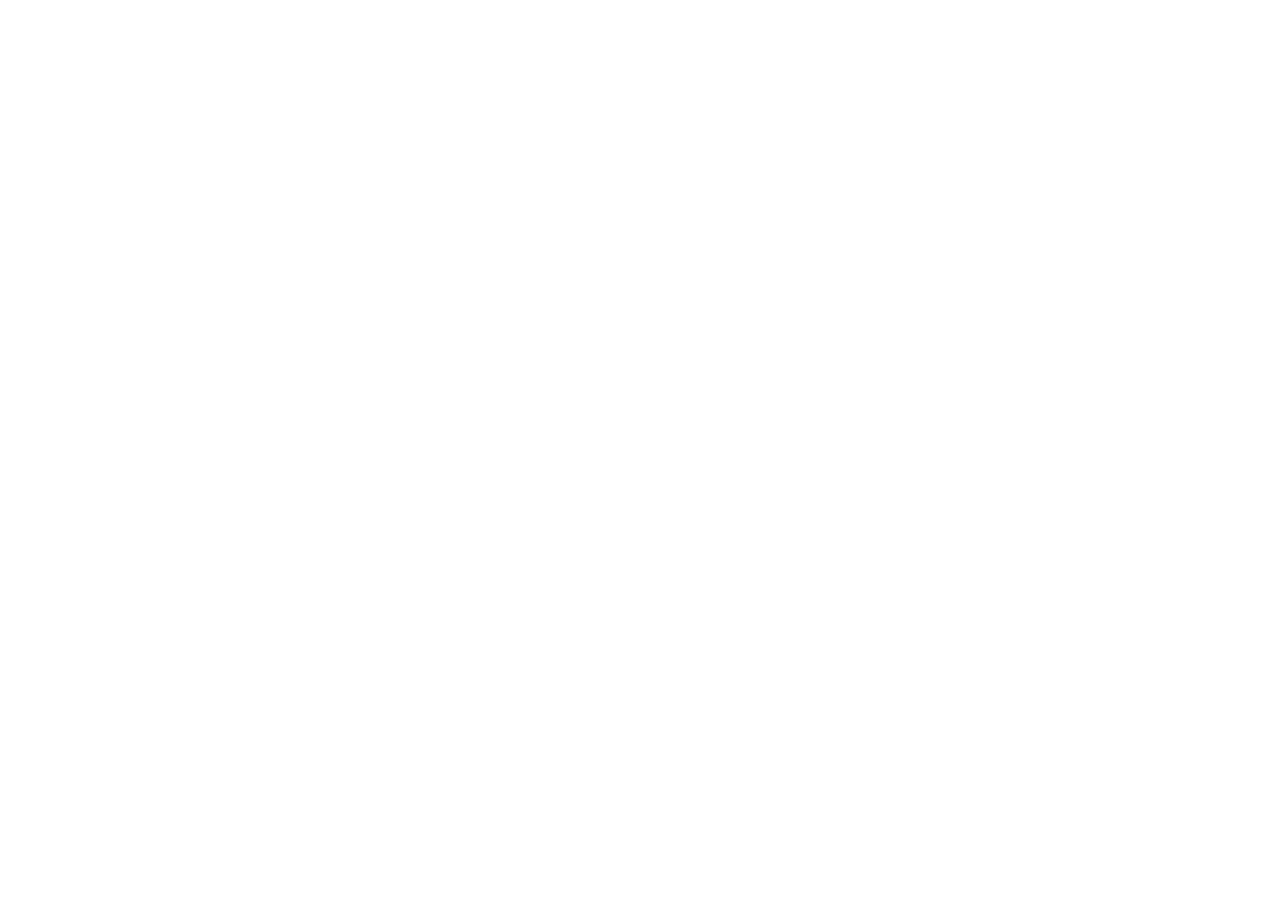
==== index.html @ 434a458b "init project" ====
<!DOCTYPE html>
<html lang="en">

<head>
    <meta charset="UTF-8">
    <meta http-equiv="X-UA-Compatible" content="IE=edge">
    <meta name="viewport" content="width=device-width, initial-scale=1.0">
    <title>Document</title>
</head>

<body>

</body>

</html>
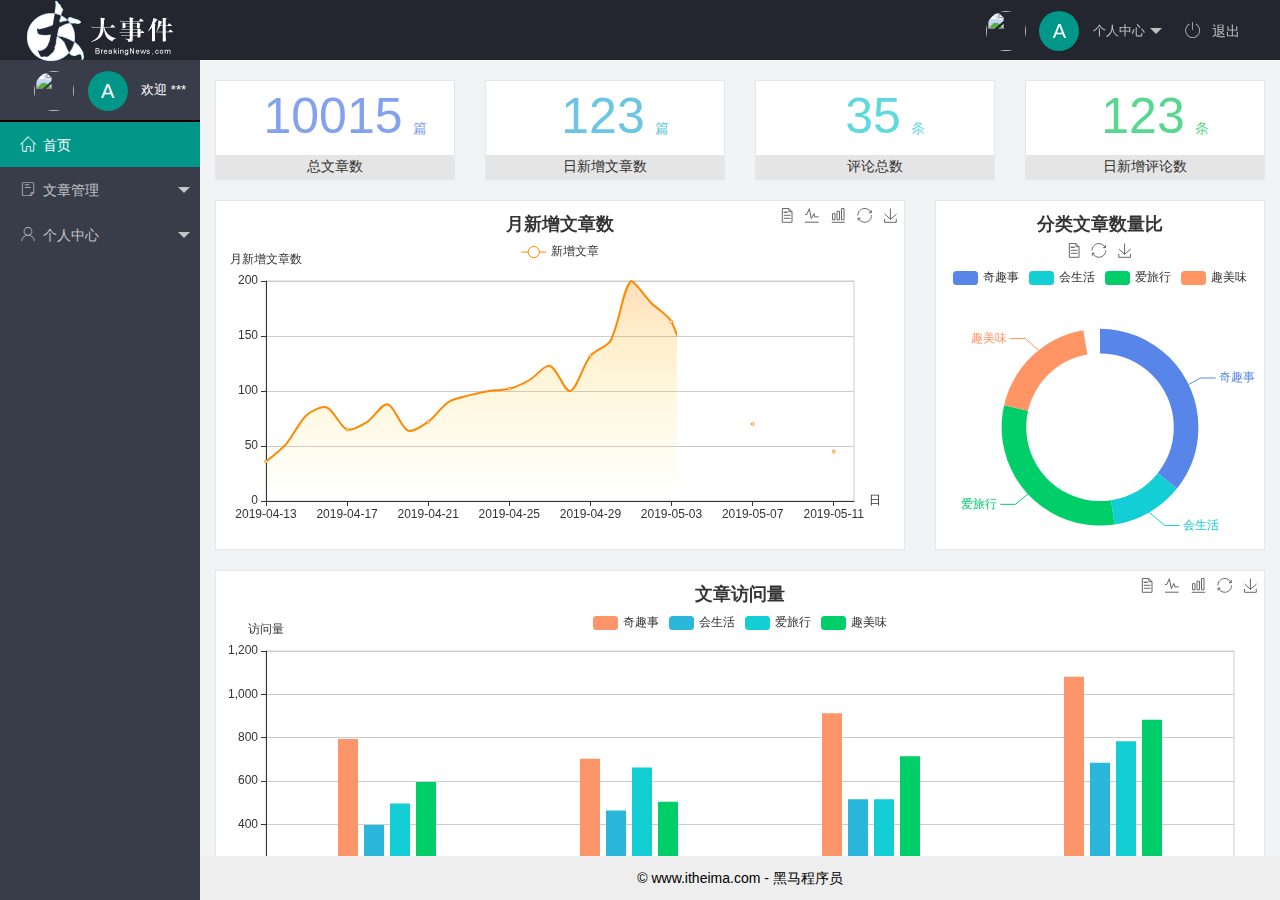
==== commit d3026d03: "完成了主页的功能" ====
--- a/index.html
+++ b/index.html
@@ -2,14 +2,158 @@
 <html lang="en">
 
 <head>
-    <meta charset="UTF-8">
-    <meta http-equiv="X-UA-Compatible" content="IE=edge">
-    <meta name="viewport" content="width=device-width, initial-scale=1.0">
-    <title>Document</title>
+    <meta charset="UTF-8" />
+    <meta name="viewport" content="width=device-width, initial-scale=1.0" />
+    <title>后台主页</title>
+
+    <!-- 导入 layui 的样式表 -->
+    <link rel="stylesheet" href="/assets/lib/layui/css/layui.css" />
+
+    <!-- 导入字体图标样式表 -->
+    <link rel="stylesheet" href="/assets/fonts/iconfont.css">
+
+    <!-- 导入自己的css文件 -->
+    <link rel="stylesheet" href="/assets/css/index.css">
 </head>
 
-<body>
+<body class="layui-layout-body">
 
+    <div class="layui-layout layui-layout-admin">
+
+        <div class="layui-header">
+
+            <div class="layui-logo">
+                <img src="/assets/images/logo.png" alt="" />
+            </div>
+
+            <!-- 头部区域（可配合layui已有的水平导航） -->
+            <ul class="layui-nav layui-layout-right">
+
+                <li class="layui-nav-item">
+
+                    <a href="javascript:;" class="userinfo">
+                        <img src="http://t.cn/RCzsdCq" class="layui-nav-img" />
+                        <span class="text_avat">A</span> 个人中心
+                    </a>
+
+                    <dl class="layui-nav-child">
+                        <dd><a href="">基本资料</a></dd>
+                        <dd><a href="">更换头像</a></dd>
+                        <dd><a href="">重置密码</a></dd>
+                    </dl>
+
+                </li>
+                <li class="layui-nav-item">
+                    <a href="javascript:;" id="a_alcik_log">
+                        <span class="iconfont icon-tuichu"></span> 退出
+                    </a>
+                </li>
+
+            </ul>
+
+        </div>
+
+        <div class="layui-side layui-bg-black">
+
+            <div class="layui-side-scroll">
+
+                <div class="userinfo">
+                    <img src="http://t.cn/RCzsdCq" class="layui-nav-img" />
+                    <span class="text_avat">A</span>
+                    <span id="welcome">欢迎 ***</span>
+                </div>
+
+
+                <!-- 左侧导航区域（可配合layui已有的垂直导航） -->
+                <ul class="layui-nav layui-nav-tree" lay-shrink="all">
+
+                    <li class="layui-nav-item layui-this">
+                        <a href="/home/dashboard.html" target="fm">
+                            <span class="iconfont icon-home"></span>首页
+                        </a>
+                    </li>
+
+                    <li class="layui-nav-item">
+
+                        <a class="" href="javascript:;">
+                            <span class="iconfont icon-16"></span>文章管理
+                        </a>
+                        <dl class="layui-nav-child">
+                            <dd>
+                                <a href="javascript:;">
+                                    <i class="layui-icon layui-icon-app"></i> 文章类别
+                                </a>
+                            </dd>
+                            <dd>
+                                <a href="javascript:;">
+                                    <i class="layui-icon layui-icon-tabs"></i> 文章管理
+                                </a>
+                            </dd>
+                            <dd>
+                                <a href="javascript:;">
+                                    <i class="layui-icon layui-icon-form"></i> 发布文章
+                                </a>
+                            </dd>
+                            <!-- <dd><a href="">超链接</a></dd> -->
+                        </dl>
+
+                    </li>
+
+
+                    <li class="layui-nav-item">
+
+                        <a href="javascript:;">
+                            <span class="iconfont icon-user"></span>个人中心
+                        </a>
+                        <dl class="layui-nav-child">
+                            <dd>
+                                <a href="javascript:;">
+                                    <i class="layui-icon layui-icon-user"></i>基本资料</a>
+                            </dd>
+                            <dd>
+                                <a href="javascript:;">
+                                    <i class="layui-icon layui-icon-face-surprised"></i>更换头像</a>
+                            </dd>
+                            <dd>
+                                <a href="javascript:;">
+                                    <i class="layui-icon layui-icon-template-1"></i>重置密码</a>
+                            </dd>
+                            <!-- <dd><a href="">超链接</a></dd> -->
+                        </dl>
+
+                    </li>
+
+                    <!-- <li class="layui-nav-item"><a href="">发布商品</a></li> -->
+                </ul>
+
+            </div>
+
+        </div>
+
+        <div class="layui-body">
+            <!-- 内容主体区域 -->
+            <!-- <div style="padding: 15px;">内容主体区域</div> -->
+            <iframe name="fm" src="/home/dashboard.html" frameborder="0"></iframe>
+        </div>
+
+        <div class="layui-footer">
+            <!-- 底部固定区域 -->
+            © www.itheima.com - 黑马程序员
+        </div>
+    </div>
+
+
+    <!-- 导入 layui 的JS文件 -->
+    <script src="/assets/lib/layui/layui.all.js"></script>
+
+    <!-- 导入JQuery 文件 -->
+    <script src="/assets/lib/jquery.js"></script>
+
+    <!-- 导入baseAPI 文件 -->
+    <script src="/assets/js/baseAPI.js"></script>
+
+    <!-- 导入自己的js文件 -->
+    <script src="/assets/js/index.js"></script>
 </body>
 
 </html>--- a/assets/lib/layui/css/layui.css
+++ b/assets/lib/layui/css/layui.css
@@ -0,0 +1,2 @@
+/** layui-v2.5.5 MIT License By https://www.layui.com */
+ .layui-inline,img{display:inline-block;vertical-align:middle}h1,h2,h3,h4,h5,h6{font-weight:400}.layui-edge,.layui-header,.layui-inline,.layui-main{position:relative}.layui-body,.layui-edge,.layui-elip{overflow:hidden}.layui-btn,.layui-edge,.layui-inline,img{vertical-align:middle}.layui-btn,.layui-disabled,.layui-icon,.layui-unselect{-moz-user-select:none;-webkit-user-select:none;-ms-user-select:none}.layui-elip,.layui-form-checkbox span,.layui-form-pane .layui-form-label{text-overflow:ellipsis;white-space:nowrap}.layui-breadcrumb,.layui-tree-btnGroup{visibility:hidden}blockquote,body,button,dd,div,dl,dt,form,h1,h2,h3,h4,h5,h6,input,li,ol,p,pre,td,textarea,th,ul{margin:0;padding:0;-webkit-tap-highlight-color:rgba(0,0,0,0)}a:active,a:hover{outline:0}img{border:none}li{list-style:none}table{border-collapse:collapse;border-spacing:0}h4,h5,h6{font-size:100%}button,input,optgroup,option,select,textarea{font-family:inherit;font-size:inherit;font-style:inherit;font-weight:inherit;outline:0}pre{white-space:pre-wrap;white-space:-moz-pre-wrap;white-space:-pre-wrap;white-space:-o-pre-wrap;word-wrap:break-word}body{line-height:24px;font:14px Helvetica Neue,Helvetica,PingFang SC,Tahoma,Arial,sans-serif}hr{height:1px;margin:10px 0;border:0;clear:both}a{color:#333;text-decoration:none}a:hover{color:#777}a cite{font-style:normal;*cursor:pointer}.layui-border-box,.layui-border-box *{box-sizing:border-box}.layui-box,.layui-box *{box-sizing:content-box}.layui-clear{clear:both;*zoom:1}.layui-clear:after{content:'\20';clear:both;*zoom:1;display:block;height:0}.layui-inline{*display:inline;*zoom:1}.layui-edge{display:inline-block;width:0;height:0;border-width:6px;border-style:dashed;border-color:transparent}.layui-edge-top{top:-4px;border-bottom-color:#999;border-bottom-style:solid}.layui-edge-right{border-left-color:#999;border-left-style:solid}.layui-edge-bottom{top:2px;border-top-color:#999;border-top-style:solid}.layui-edge-left{border-right-color:#999;border-right-style:solid}.layui-disabled,.layui-disabled:hover{color:#d2d2d2!important;cursor:not-allowed!important}.layui-circle{border-radius:100%}.layui-show{display:block!important}.layui-hide{display:none!important}@font-face{font-family:layui-icon;src:url(../font/iconfont.eot?v=250);src:url(../font/iconfont.eot?v=250#iefix) format('embedded-opentype'),url(../font/iconfont.woff2?v=250) format('woff2'),url(../font/iconfont.woff?v=250) format('woff'),url(../font/iconfont.ttf?v=250) format('truetype'),url(../font/iconfont.svg?v=250#layui-icon) format('svg')}.layui-icon{font-family:layui-icon!important;font-size:16px;font-style:normal;-webkit-font-smoothing:antialiased;-moz-osx-font-smoothing:grayscale}.layui-icon-reply-fill:before{content:"\e611"}.layui-icon-set-fill:before{content:"\e614"}.layui-icon-menu-fill:before{content:"\e60f"}.layui-icon-search:before{content:"\e615"}.layui-icon-share:before{content:"\e641"}.layui-icon-set-sm:before{content:"\e620"}.layui-icon-engine:before{content:"\e628"}.layui-icon-close:before{content:"\1006"}.layui-icon-close-fill:before{content:"\1007"}.layui-icon-chart-screen:before{content:"\e629"}.layui-icon-star:before{content:"\e600"}.layui-icon-circle-dot:before{content:"\e617"}.layui-icon-chat:before{content:"\e606"}.layui-icon-release:before{content:"\e609"}.layui-icon-list:before{content:"\e60a"}.layui-icon-chart:before{content:"\e62c"}.layui-icon-ok-circle:before{content:"\1005"}.layui-icon-layim-theme:before{content:"\e61b"}.layui-icon-table:before{content:"\e62d"}.layui-icon-right:before{content:"\e602"}.layui-icon-left:before{content:"\e603"}.layui-icon-cart-simple:before{content:"\e698"}.layui-icon-face-cry:before{content:"\e69c"}.layui-icon-face-smile:before{content:"\e6af"}.layui-icon-survey:before{content:"\e6b2"}.layui-icon-tree:before{content:"\e62e"}.layui-icon-upload-circle:before{content:"\e62f"}.layui-icon-add-circle:before{content:"\e61f"}.layui-icon-download-circle:before{content:"\e601"}.layui-icon-templeate-1:before{content:"\e630"}.layui-icon-util:before{content:"\e631"}.layui-icon-face-surprised:before{content:"\e664"}.layui-icon-edit:before{content:"\e642"}.layui-icon-speaker:before{content:"\e645"}.layui-icon-down:before{content:"\e61a"}.layui-icon-file:before{content:"\e621"}.layui-icon-layouts:before{content:"\e632"}.layui-icon-rate-half:before{content:"\e6c9"}.layui-icon-add-circle-fine:before{content:"\e608"}.layui-icon-prev-circle:before{content:"\e633"}.layui-icon-read:before{content:"\e705"}.layui-icon-404:before{content:"\e61c"}.layui-icon-carousel:before{content:"\e634"}.layui-icon-help:before{content:"\e607"}.layui-icon-code-circle:before{content:"\e635"}.layui-icon-water:before{content:"\e636"}.layui-icon-username:before{content:"\e66f"}.layui-icon-find-fill:before{content:"\e670"}.layui-icon-about:before{content:"\e60b"}.layui-icon-location:before{content:"\e715"}.layui-icon-up:before{content:"\e619"}.layui-icon-pause:before{content:"\e651"}.layui-icon-date:before{content:"\e637"}.layui-icon-layim-uploadfile:before{content:"\e61d"}.layui-icon-delete:before{content:"\e640"}.layui-icon-play:before{content:"\e652"}.layui-icon-top:before{content:"\e604"}.layui-icon-friends:before{content:"\e612"}.layui-icon-refresh-3:before{content:"\e9aa"}.layui-icon-ok:before{content:"\e605"}.layui-icon-layer:before{content:"\e638"}.layui-icon-face-smile-fine:before{content:"\e60c"}.layui-icon-dollar:before{content:"\e659"}.layui-icon-group:before{content:"\e613"}.layui-icon-layim-download:before{content:"\e61e"}.layui-icon-picture-fine:before{content:"\e60d"}.layui-icon-link:before{content:"\e64c"}.layui-icon-diamond:before{content:"\e735"}.layui-icon-log:before{content:"\e60e"}.layui-icon-rate-solid:before{content:"\e67a"}.layui-icon-fonts-del:before{content:"\e64f"}.layui-icon-unlink:before{content:"\e64d"}.layui-icon-fonts-clear:before{content:"\e639"}.layui-icon-triangle-r:before{content:"\e623"}.layui-icon-circle:before{content:"\e63f"}.layui-icon-radio:before{content:"\e643"}.layui-icon-align-center:before{content:"\e647"}.layui-icon-align-right:before{content:"\e648"}.layui-icon-align-left:before{content:"\e649"}.layui-icon-loading-1:before{content:"\e63e"}.layui-icon-return:before{content:"\e65c"}.layui-icon-fonts-strong:before{content:"\e62b"}.layui-icon-upload:before{content:"\e67c"}.layui-icon-dialogue:before{content:"\e63a"}.layui-icon-video:before{content:"\e6ed"}.layui-icon-headset:before{content:"\e6fc"}.layui-icon-cellphone-fine:before{content:"\e63b"}.layui-icon-add-1:before{content:"\e654"}.layui-icon-face-smile-b:before{content:"\e650"}.layui-icon-fonts-html:before{content:"\e64b"}.layui-icon-form:before{content:"\e63c"}.layui-icon-cart:before{content:"\e657"}.layui-icon-camera-fill:before{content:"\e65d"}.layui-icon-tabs:before{content:"\e62a"}.layui-icon-fonts-code:before{content:"\e64e"}.layui-icon-fire:before{content:"\e756"}.layui-icon-set:before{content:"\e716"}.layui-icon-fonts-u:before{content:"\e646"}.layui-icon-triangle-d:before{content:"\e625"}.layui-icon-tips:before{content:"\e702"}.layui-icon-picture:before{content:"\e64a"}.layui-icon-more-vertical:before{content:"\e671"}.layui-icon-flag:before{content:"\e66c"}.layui-icon-loading:before{content:"\e63d"}.layui-icon-fonts-i:before{content:"\e644"}.layui-icon-refresh-1:before{content:"\e666"}.layui-icon-rmb:before{content:"\e65e"}.layui-icon-home:before{content:"\e68e"}.layui-icon-user:before{content:"\e770"}.layui-icon-notice:before{content:"\e667"}.layui-icon-login-weibo:before{content:"\e675"}.layui-icon-voice:before{content:"\e688"}.layui-icon-upload-drag:before{content:"\e681"}.layui-icon-login-qq:before{content:"\e676"}.layui-icon-snowflake:before{content:"\e6b1"}.layui-icon-file-b:before{content:"\e655"}.layui-icon-template:before{content:"\e663"}.layui-icon-auz:before{content:"\e672"}.layui-icon-console:before{content:"\e665"}.layui-icon-app:before{content:"\e653"}.layui-icon-prev:before{content:"\e65a"}.layui-icon-website:before{content:"\e7ae"}.layui-icon-next:before{content:"\e65b"}.layui-icon-component:before{content:"\e857"}.layui-icon-more:before{content:"\e65f"}.layui-icon-login-wechat:before{content:"\e677"}.layui-icon-shrink-right:before{content:"\e668"}.layui-icon-spread-left:before{content:"\e66b"}.layui-icon-camera:before{content:"\e660"}.layui-icon-note:before{content:"\e66e"}.layui-icon-refresh:before{content:"\e669"}.layui-icon-female:before{content:"\e661"}.layui-icon-male:before{content:"\e662"}.layui-icon-password:before{content:"\e673"}.layui-icon-senior:before{content:"\e674"}.layui-icon-theme:before{content:"\e66a"}.layui-icon-tread:before{content:"\e6c5"}.layui-icon-praise:before{content:"\e6c6"}.layui-icon-star-fill:before{content:"\e658"}.layui-icon-rate:before{content:"\e67b"}.layui-icon-template-1:before{content:"\e656"}.layui-icon-vercode:before{content:"\e679"}.layui-icon-cellphone:before{content:"\e678"}.layui-icon-screen-full:before{content:"\e622"}.layui-icon-screen-restore:before{content:"\e758"}.layui-icon-cols:before{content:"\e610"}.layui-icon-export:before{content:"\e67d"}.layui-icon-print:before{content:"\e66d"}.layui-icon-slider:before{content:"\e714"}.layui-icon-addition:before{content:"\e624"}.layui-icon-subtraction:before{content:"\e67e"}.layui-icon-service:before{content:"\e626"}.layui-icon-transfer:before{content:"\e691"}.layui-main{width:1140px;margin:0 auto}.layui-header{z-index:1000;height:60px}.layui-header a:hover{transition:all .5s;-webkit-transition:all .5s}.layui-side{position:fixed;left:0;top:0;bottom:0;z-index:999;width:200px;overflow-x:hidden}.layui-side-scroll{position:relative;width:220px;height:100%;overflow-x:hidden}.layui-body{position:absolute;left:200px;right:0;top:0;bottom:0;z-index:998;width:auto;overflow-y:auto;box-sizing:border-box}.layui-layout-body{overflow:hidden}.layui-layout-admin .layui-header{background-color:#23262E}.layui-layout-admin .layui-side{top:60px;width:200px;overflow-x:hidden}.layui-layout-admin .layui-body{position:fixed;top:60px;bottom:44px}.layui-layout-admin .layui-main{width:auto;margin:0 15px}.layui-layout-admin .layui-footer{position:fixed;left:200px;right:0;bottom:0;height:44px;line-height:44px;padding:0 15px;background-color:#eee}.layui-layout-admin .layui-logo{position:absolute;left:0;top:0;width:200px;height:100%;line-height:60px;text-align:center;color:#009688;font-size:16px}.layui-layout-admin .layui-header .layui-nav{background:0 0}.layui-layout-left{position:absolute!important;left:200px;top:0}.layui-layout-right{position:absolute!important;right:0;top:0}.layui-container{position:relative;margin:0 auto;padding:0 15px;box-sizing:border-box}.layui-fluid{position:relative;margin:0 auto;padding:0 15px}.layui-row:after,.layui-row:before{content:'';display:block;clear:both}.layui-col-lg1,.layui-col-lg10,.layui-col-lg11,.layui-col-lg12,.layui-col-lg2,.layui-col-lg3,.layui-col-lg4,.layui-col-lg5,.layui-col-lg6,.layui-col-lg7,.layui-col-lg8,.layui-col-lg9,.layui-col-md1,.layui-col-md10,.layui-col-md11,.layui-col-md12,.layui-col-md2,.layui-col-md3,.layui-col-md4,.layui-col-md5,.layui-col-md6,.layui-col-md7,.layui-col-md8,.layui-col-md9,.layui-col-sm1,.layui-col-sm10,.layui-col-sm11,.layui-col-sm12,.layui-col-sm2,.layui-col-sm3,.layui-col-sm4,.layui-col-sm5,.layui-col-sm6,.layui-col-sm7,.layui-col-sm8,.layui-col-sm9,.layui-col-xs1,.layui-col-xs10,.layui-col-xs11,.layui-col-xs12,.layui-col-xs2,.layui-col-xs3,.layui-col-xs4,.layui-col-xs5,.layui-col-xs6,.layui-col-xs7,.layui-col-xs8,.layui-col-xs9{position:relative;display:block;box-sizing:border-box}.layui-col-xs1,.layui-col-xs10,.layui-col-xs11,.layui-col-xs12,.layui-col-xs2,.layui-col-xs3,.layui-col-xs4,.layui-col-xs5,.layui-col-xs6,.layui-col-xs7,.layui-col-xs8,.layui-col-xs9{float:left}.layui-col-xs1{width:8.33333333%}.layui-col-xs2{width:16.66666667%}.layui-col-xs3{width:25%}.layui-col-xs4{width:33.33333333%}.layui-col-xs5{width:41.66666667%}.layui-col-xs6{width:50%}.layui-col-xs7{width:58.33333333%}.layui-col-xs8{width:66.66666667%}.layui-col-xs9{width:75%}.layui-col-xs10{width:83.33333333%}.layui-col-xs11{width:91.66666667%}.layui-col-xs12{width:100%}.layui-col-xs-offset1{margin-left:8.33333333%}.layui-col-xs-offset2{margin-left:16.66666667%}.layui-col-xs-offset3{margin-left:25%}.layui-col-xs-offset4{margin-left:33.33333333%}.layui-col-xs-offset5{margin-left:41.66666667%}.layui-col-xs-offset6{margin-left:50%}.layui-col-xs-offset7{margin-left:58.33333333%}.layui-col-xs-offset8{margin-left:66.66666667%}.layui-col-xs-offset9{margin-left:75%}.layui-col-xs-offset10{margin-left:83.33333333%}.layui-col-xs-offset11{margin-left:91.66666667%}.layui-col-xs-offset12{margin-left:100%}@media screen and (max-width:768px){.layui-hide-xs{display:none!important}.layui-show-xs-block{display:block!important}.layui-show-xs-inline{display:inline!important}.layui-show-xs-inline-block{display:inline-block!important}}@media screen and (min-width:768px){.layui-container{width:750px}.layui-hide-sm{display:none!important}.layui-show-sm-block{display:block!important}.layui-show-sm-inline{display:inline!important}.layui-show-sm-inline-block{display:inline-block!important}.layui-col-sm1,.layui-col-sm10,.layui-col-sm11,.layui-col-sm12,.layui-col-sm2,.layui-col-sm3,.layui-col-sm4,.layui-col-sm5,.layui-col-sm6,.layui-col-sm7,.layui-col-sm8,.layui-col-sm9{float:left}.layui-col-sm1{width:8.33333333%}.layui-col-sm2{width:16.66666667%}.layui-col-sm3{width:25%}.layui-col-sm4{width:33.33333333%}.layui-col-sm5{width:41.66666667%}.layui-col-sm6{width:50%}.layui-col-sm7{width:58.33333333%}.layui-col-sm8{width:66.66666667%}.layui-col-sm9{width:75%}.layui-col-sm10{width:83.33333333%}.layui-col-sm11{width:91.66666667%}.layui-col-sm12{width:100%}.layui-col-sm-offset1{margin-left:8.33333333%}.layui-col-sm-offset2{margin-left:16.66666667%}.layui-col-sm-offset3{margin-left:25%}.layui-col-sm-offset4{margin-left:33.33333333%}.layui-col-sm-offset5{margin-left:41.66666667%}.layui-col-sm-offset6{margin-left:50%}.layui-col-sm-offset7{margin-left:58.33333333%}.layui-col-sm-offset8{margin-left:66.66666667%}.layui-col-sm-offset9{margin-left:75%}.layui-col-sm-offset10{margin-left:83.33333333%}.layui-col-sm-offset11{margin-left:91.66666667%}.layui-col-sm-offset12{margin-left:100%}}@media screen and (min-width:992px){.layui-container{width:970px}.layui-hide-md{display:none!important}.layui-show-md-block{display:block!important}.layui-show-md-inline{display:inline!important}.layui-show-md-inline-block{display:inline-block!important}.layui-col-md1,.layui-col-md10,.layui-col-md11,.layui-col-md12,.layui-col-md2,.layui-col-md3,.layui-col-md4,.layui-col-md5,.layui-col-md6,.layui-col-md7,.layui-col-md8,.layui-col-md9{float:left}.layui-col-md1{width:8.33333333%}.layui-col-md2{width:16.66666667%}.layui-col-md3{width:25%}.layui-col-md4{width:33.33333333%}.layui-col-md5{width:41.66666667%}.layui-col-md6{width:50%}.layui-col-md7{width:58.33333333%}.layui-col-md8{width:66.66666667%}.layui-col-md9{width:75%}.layui-col-md10{width:83.33333333%}.layui-col-md11{width:91.66666667%}.layui-col-md12{width:100%}.layui-col-md-offset1{margin-left:8.33333333%}.layui-col-md-offset2{margin-left:16.66666667%}.layui-col-md-offset3{margin-left:25%}.layui-col-md-offset4{margin-left:33.33333333%}.layui-col-md-offset5{margin-left:41.66666667%}.layui-col-md-offset6{margin-left:50%}.layui-col-md-offset7{margin-left:58.33333333%}.layui-col-md-offset8{margin-left:66.66666667%}.layui-col-md-offset9{margin-left:75%}.layui-col-md-offset10{margin-left:83.33333333%}.layui-col-md-offset11{margin-left:91.66666667%}.layui-col-md-offset12{margin-left:100%}}@media screen and (min-width:1200px){.layui-container{width:1170px}.layui-hide-lg{display:none!important}.layui-show-lg-block{display:block!important}.layui-show-lg-inline{display:inline!important}.layui-show-lg-inline-block{display:inline-block!important}.layui-col-lg1,.layui-col-lg10,.layui-col-lg11,.layui-col-lg12,.layui-col-lg2,.layui-col-lg3,.layui-col-lg4,.layui-col-lg5,.layui-col-lg6,.layui-col-lg7,.layui-col-lg8,.layui-col-lg9{float:left}.layui-col-lg1{width:8.33333333%}.layui-col-lg2{width:16.66666667%}.layui-col-lg3{width:25%}.layui-col-lg4{width:33.33333333%}.layui-col-lg5{width:41.66666667%}.layui-col-lg6{width:50%}.layui-col-lg7{width:58.33333333%}.layui-col-lg8{width:66.66666667%}.layui-col-lg9{width:75%}.layui-col-lg10{width:83.33333333%}.layui-col-lg11{width:91.66666667%}.layui-col-lg12{width:100%}.layui-col-lg-offset1{margin-left:8.33333333%}.layui-col-lg-offset2{margin-left:16.66666667%}.layui-col-lg-offset3{margin-left:25%}.layui-col-lg-offset4{margin-left:33.33333333%}.layui-col-lg-offset5{margin-left:41.66666667%}.layui-col-lg-offset6{margin-left:50%}.layui-col-lg-offset7{margin-left:58.33333333%}.layui-col-lg-offset8{margin-left:66.66666667%}.layui-col-lg-offset9{margin-left:75%}.layui-col-lg-offset10{margin-left:83.33333333%}.layui-col-lg-offset11{margin-left:91.66666667%}.layui-col-lg-offset12{margin-left:100%}}.layui-col-space1{margin:-.5px}.layui-col-space1>*{padding:.5px}.layui-col-space3{margin:-1.5px}.layui-col-space3>*{padding:1.5px}.layui-col-space5{margin:-2.5px}.layui-col-space5>*{padding:2.5px}.layui-col-space8{margin:-3.5px}.layui-col-space8>*{padding:3.5px}.layui-col-space10{margin:-5px}.layui-col-space10>*{padding:5px}.layui-col-space12{margin:-6px}.layui-col-space12>*{padding:6px}.layui-col-space15{margin:-7.5px}.layui-col-space15>*{padding:7.5px}.layui-col-space18{margin:-9px}.layui-col-space18>*{padding:9px}.layui-col-space20{margin:-10px}.layui-col-space20>*{padding:10px}.layui-col-space22{margin:-11px}.layui-col-space22>*{padding:11px}.layui-col-space25{margin:-12.5px}.layui-col-space25>*{padding:12.5px}.layui-col-space30{margin:-15px}.layui-col-space30>*{padding:15px}.layui-btn,.layui-input,.layui-select,.layui-textarea,.layui-upload-button{outline:0;-webkit-appearance:none;transition:all .3s;-webkit-transition:all .3s;box-sizing:border-box}.layui-elem-quote{margin-bottom:10px;padding:15px;line-height:22px;border-left:5px solid #009688;border-radius:0 2px 2px 0;background-color:#f2f2f2}.layui-quote-nm{border-style:solid;border-width:1px 1px 1px 5px;background:0 0}.layui-elem-field{margin-bottom:10px;padding:0;border-width:1px;border-style:solid}.layui-elem-field legend{margin-left:20px;padding:0 10px;font-size:20px;font-weight:300}.layui-field-title{margin:10px 0 20px;border-width:1px 0 0}.layui-field-box{padding:10px 15px}.layui-field-title .layui-field-box{padding:10px 0}.layui-progress{position:relative;height:6px;border-radius:20px;background-color:#e2e2e2}.layui-progress-bar{position:absolute;left:0;top:0;width:0;max-width:100%;height:6px;border-radius:20px;text-align:right;background-color:#5FB878;transition:all .3s;-webkit-transition:all .3s}.layui-progress-big,.layui-progress-big .layui-progress-bar{height:18px;line-height:18px}.layui-progress-text{position:relative;top:-20px;line-height:18px;font-size:12px;color:#666}.layui-progress-big .layui-progress-text{position:static;padding:0 10px;color:#fff}.layui-collapse{border-width:1px;border-style:solid;border-radius:2px}.layui-colla-content,.layui-colla-item{border-top-width:1px;border-top-style:solid}.layui-colla-item:first-child{border-top:none}.layui-colla-title{position:relative;height:42px;line-height:42px;padding:0 15px 0 35px;color:#333;background-color:#f2f2f2;cursor:pointer;font-size:14px;overflow:hidden}.layui-colla-content{display:none;padding:10px 15px;line-height:22px;color:#666}.layui-colla-icon{position:absolute;left:15px;top:0;font-size:14px}.layui-card{margin-bottom:15px;border-radius:2px;background-color:#fff;box-shadow:0 1px 2px 0 rgba(0,0,0,.05)}.layui-card:last-child{margin-bottom:0}.layui-card-header{position:relative;height:42px;line-height:42px;padding:0 15px;border-bottom:1px solid #f6f6f6;color:#333;border-radius:2px 2px 0 0;font-size:14px}.layui-bg-black,.layui-bg-blue,.layui-bg-cyan,.layui-bg-green,.layui-bg-orange,.layui-bg-red{color:#fff!important}.layui-card-body{position:relative;padding:10px 15px;line-height:24px}.layui-card-body[pad15]{padding:15px}.layui-card-body[pad20]{padding:20px}.layui-card-body .layui-table{margin:5px 0}.layui-card .layui-tab{margin:0}.layui-panel-window{position:relative;padding:15px;border-radius:0;border-top:5px solid #E6E6E6;background-color:#fff}.layui-auxiliar-moving{position:fixed;left:0;right:0;top:0;bottom:0;width:100%;height:100%;background:0 0;z-index:9999999999}.layui-form-label,.layui-form-mid,.layui-form-select,.layui-input-block,.layui-input-inline,.layui-textarea{position:relative}.layui-bg-red{background-color:#FF5722!important}.layui-bg-orange{background-color:#FFB800!important}.layui-bg-green{background-color:#009688!important}.layui-bg-cyan{background-color:#2F4056!important}.layui-bg-blue{background-color:#1E9FFF!important}.layui-bg-black{background-color:#393D49!important}.layui-bg-gray{background-color:#eee!important;color:#666!important}.layui-badge-rim,.layui-colla-content,.layui-colla-item,.layui-collapse,.layui-elem-field,.layui-form-pane .layui-form-item[pane],.layui-form-pane .layui-form-label,.layui-input,.layui-layedit,.layui-layedit-tool,.layui-quote-nm,.layui-select,.layui-tab-bar,.layui-tab-card,.layui-tab-title,.layui-tab-title .layui-this:after,.layui-textarea{border-color:#e6e6e6}.layui-timeline-item:before,hr{background-color:#e6e6e6}.layui-text{line-height:22px;font-size:14px;color:#666}.layui-text h1,.layui-text h2,.layui-text h3{font-weight:500;color:#333}.layui-text h1{font-size:30px}.layui-text h2{font-size:24px}.layui-text h3{font-size:18px}.layui-text a:not(.layui-btn){color:#01AAED}.layui-text a:not(.layui-btn):hover{text-decoration:underline}.layui-text ul{padding:5px 0 5px 15px}.layui-text ul li{margin-top:5px;list-style-type:disc}.layui-text em,.layui-word-aux{color:#999!important;padding:0 5px!important}.layui-btn{display:inline-block;height:38px;line-height:38px;padding:0 18px;background-color:#009688;color:#fff;white-space:nowrap;text-align:center;font-size:14px;border:none;border-radius:2px;cursor:pointer}.layui-btn:hover{opacity:.8;filter:alpha(opacity=80);color:#fff}.layui-btn:active{opacity:1;filter:alpha(opacity=100)}.layui-btn+.layui-btn{margin-left:10px}.layui-btn-container{font-size:0}.layui-btn-container .layui-btn{margin-right:10px;margin-bottom:10px}.layui-btn-container .layui-btn+.layui-btn{margin-left:0}.layui-table .layui-btn-container .layui-btn{margin-bottom:9px}.layui-btn-radius{border-radius:100px}.layui-btn .layui-icon{margin-right:3px;font-size:18px;vertical-align:bottom;vertical-align:middle\9}.layui-btn-primary{border:1px solid #C9C9C9;background-color:#fff;color:#555}.layui-btn-primary:hover{border-color:#009688;color:#333}.layui-btn-normal{background-color:#1E9FFF}.layui-btn-warm{background-color:#FFB800}.layui-btn-danger{background-color:#FF5722}.layui-btn-checked{background-color:#5FB878}.layui-btn-disabled,.layui-btn-disabled:active,.layui-btn-disabled:hover{border:1px solid #e6e6e6;background-color:#FBFBFB;color:#C9C9C9;cursor:not-allowed;opacity:1}.layui-btn-lg{height:44px;line-height:44px;padding:0 25px;font-size:16px}.layui-btn-sm{height:30px;line-height:30px;padding:0 10px;font-size:12px}.layui-btn-sm i{font-size:16px!important}.layui-btn-xs{height:22px;line-height:22px;padding:0 5px;font-size:12px}.layui-btn-xs i{font-size:14px!important}.layui-btn-group{display:inline-block;vertical-align:middle;font-size:0}.layui-btn-group .layui-btn{margin-left:0!important;margin-right:0!important;border-left:1px solid rgba(255,255,255,.5);border-radius:0}.layui-btn-group .layui-btn-primary{border-left:none}.layui-btn-group .layui-btn-primary:hover{border-color:#C9C9C9;color:#009688}.layui-btn-group .layui-btn:first-child{border-left:none;border-radius:2px 0 0 2px}.layui-btn-group .layui-btn-primary:first-child{border-left:1px solid #c9c9c9}.layui-btn-group .layui-btn:last-child{border-radius:0 2px 2px 0}.layui-btn-group .layui-btn+.layui-btn{margin-left:0}.layui-btn-group+.layui-btn-group{margin-left:10px}.layui-btn-fluid{width:100%}.layui-input,.layui-select,.layui-textarea{height:38px;line-height:1.3;line-height:38px\9;border-width:1px;border-style:solid;background-color:#fff;border-radius:2px}.layui-input::-webkit-input-placeholder,.layui-select::-webkit-input-placeholder,.layui-textarea::-webkit-input-placeholder{line-height:1.3}.layui-input,.layui-textarea{display:block;width:100%;padding-left:10px}.layui-input:hover,.layui-textarea:hover{border-color:#D2D2D2!important}.layui-input:focus,.layui-textarea:focus{border-color:#C9C9C9!important}.layui-textarea{min-height:100px;height:auto;line-height:20px;padding:6px 10px;resize:vertical}.layui-select{padding:0 10px}.layui-form input[type=checkbox],.layui-form input[type=radio],.layui-form select{display:none}.layui-form [lay-ignore]{display:initial}.layui-form-item{margin-bottom:15px;clear:both;*zoom:1}.layui-form-item:after{content:'\20';clear:both;*zoom:1;display:block;height:0}.layui-form-label{float:left;display:block;padding:9px 15px;width:80px;font-weight:400;line-height:20px;text-align:right}.layui-form-label-col{display:block;float:none;padding:9px 0;line-height:20px;text-align:left}.layui-form-item .layui-inline{margin-bottom:5px;margin-right:10px}.layui-input-block{margin-left:110px;min-height:36px}.layui-input-inline{display:inline-block;vertical-align:middle}.layui-form-item .layui-input-inline{float:left;width:190px;margin-right:10px}.layui-form-text .layui-input-inline{width:auto}.layui-form-mid{float:left;display:block;padding:9px 0!important;line-height:20px;margin-right:10px}.layui-form-danger+.layui-form-select .layui-input,.layui-form-danger:focus{border-color:#FF5722!important}.layui-form-select .layui-input{padding-right:30px;cursor:pointer}.layui-form-select .layui-edge{position:absolute;right:10px;top:50%;margin-top:-3px;cursor:pointer;border-width:6px;border-top-color:#c2c2c2;border-top-style:solid;transition:all .3s;-webkit-transition:all .3s}.layui-form-select dl{display:none;position:absolute;left:0;top:42px;padding:5px 0;z-index:899;min-width:100%;border:1px solid #d2d2d2;max-height:300px;overflow-y:auto;background-color:#fff;border-radius:2px;box-shadow:0 2px 4px rgba(0,0,0,.12);box-sizing:border-box}.layui-form-select dl dd,.layui-form-select dl dt{padding:0 10px;line-height:36px;white-space:nowrap;overflow:hidden;text-overflow:ellipsis}.layui-form-select dl dt{font-size:12px;color:#999}.layui-form-select dl dd{cursor:pointer}.layui-form-select dl dd:hover{background-color:#f2f2f2;-webkit-transition:.5s all;transition:.5s all}.layui-form-select .layui-select-group dd{padding-left:20px}.layui-form-select dl dd.layui-select-tips{padding-left:10px!important;color:#999}.layui-form-select dl dd.layui-this{background-color:#5FB878;color:#fff}.layui-form-checkbox,.layui-form-select dl dd.layui-disabled{background-color:#fff}.layui-form-selected dl{display:block}.layui-form-checkbox,.layui-form-checkbox *,.layui-form-switch{display:inline-block;vertical-align:middle}.layui-form-selected .layui-edge{margin-top:-9px;-webkit-transform:rotate(180deg);transform:rotate(180deg);margin-top:-3px\9}:root .layui-form-selected .layui-edge{margin-top:-9px\0/IE9}.layui-form-selectup dl{top:auto;bottom:42px}.layui-select-none{margin:5px 0;text-align:center;color:#999}.layui-select-disabled .layui-disabled{border-color:#eee!important}.layui-select-disabled .layui-edge{border-top-color:#d2d2d2}.layui-form-checkbox{position:relative;height:30px;line-height:30px;margin-right:10px;padding-right:30px;cursor:pointer;font-size:0;-webkit-transition:.1s linear;transition:.1s linear;box-sizing:border-box}.layui-form-checkbox span{padding:0 10px;height:100%;font-size:14px;border-radius:2px 0 0 2px;background-color:#d2d2d2;color:#fff;overflow:hidden}.layui-form-checkbox:hover span{background-color:#c2c2c2}.layui-form-checkbox i{position:absolute;right:0;top:0;width:30px;height:28px;border:1px solid #d2d2d2;border-left:none;border-radius:0 2px 2px 0;color:#fff;font-size:20px;text-align:center}.layui-form-checkbox:hover i{border-color:#c2c2c2;color:#c2c2c2}.layui-form-checked,.layui-form-checked:hover{border-color:#5FB878}.layui-form-checked span,.layui-form-checked:hover span{background-color:#5FB878}.layui-form-checked i,.layui-form-checked:hover i{color:#5FB878}.layui-form-item .layui-form-checkbox{margin-top:4px}.layui-form-checkbox[lay-skin=primary]{height:auto!important;line-height:normal!important;min-width:18px;min-height:18px;border:none!important;margin-right:0;padding-left:28px;padding-right:0;background:0 0}.layui-form-checkbox[lay-skin=primary] span{padding-left:0;padding-right:15px;line-height:18px;background:0 0;color:#666}.layui-form-checkbox[lay-skin=primary] i{right:auto;left:0;width:16px;height:16px;line-height:16px;border:1px solid #d2d2d2;font-size:12px;border-radius:2px;background-color:#fff;-webkit-transition:.1s linear;transition:.1s linear}.layui-form-checkbox[lay-skin=primary]:hover i{border-color:#5FB878;color:#fff}.layui-form-checked[lay-skin=primary] i{border-color:#5FB878!important;background-color:#5FB878;color:#fff}.layui-checkbox-disbaled[lay-skin=primary] span{background:0 0!important;color:#c2c2c2}.layui-checkbox-disbaled[lay-skin=primary]:hover i{border-color:#d2d2d2}.layui-form-item .layui-form-checkbox[lay-skin=primary]{margin-top:10px}.layui-form-switch{position:relative;height:22px;line-height:22px;min-width:35px;padding:0 5px;margin-top:8px;border:1px solid #d2d2d2;border-radius:20px;cursor:pointer;background-color:#fff;-webkit-transition:.1s linear;transition:.1s linear}.layui-form-switch i{position:absolute;left:5px;top:3px;width:16px;height:16px;border-radius:20px;background-color:#d2d2d2;-webkit-transition:.1s linear;transition:.1s linear}.layui-form-switch em{position:relative;top:0;width:25px;margin-left:21px;padding:0!important;text-align:center!important;color:#999!important;font-style:normal!important;font-size:12px}.layui-form-onswitch{border-color:#5FB878;background-color:#5FB878}.layui-checkbox-disbaled,.layui-checkbox-disbaled i{border-color:#e2e2e2!important}.layui-form-onswitch i{left:100%;margin-left:-21px;background-color:#fff}.layui-form-onswitch em{margin-left:5px;margin-right:21px;color:#fff!important}.layui-checkbox-disbaled span{background-color:#e2e2e2!important}.layui-checkbox-disbaled:hover i{color:#fff!important}[lay-radio]{display:none}.layui-form-radio,.layui-form-radio *{display:inline-block;vertical-align:middle}.layui-form-radio{line-height:28px;margin:6px 10px 0 0;padding-right:10px;cursor:pointer;font-size:0}.layui-form-radio *{font-size:14px}.layui-form-radio>i{margin-right:8px;font-size:22px;color:#c2c2c2}.layui-form-radio>i:hover,.layui-form-radioed>i{color:#5FB878}.layui-radio-disbaled>i{color:#e2e2e2!important}.layui-form-pane .layui-form-label{width:110px;padding:8px 15px;height:38px;line-height:20px;border-width:1px;border-style:solid;border-radius:2px 0 0 2px;text-align:center;background-color:#FBFBFB;overflow:hidden;box-sizing:border-box}.layui-form-pane .layui-input-inline{margin-left:-1px}.layui-form-pane .layui-input-block{margin-left:110px;left:-1px}.layui-form-pane .layui-input{border-radius:0 2px 2px 0}.layui-form-pane .layui-form-text .layui-form-label{float:none;width:100%;border-radius:2px;box-sizing:border-box;text-align:left}.layui-form-pane .layui-form-text .layui-input-inline{display:block;margin:0;top:-1px;clear:both}.layui-form-pane .layui-form-text .layui-input-block{margin:0;left:0;top:-1px}.layui-form-pane .layui-form-text .layui-textarea{min-height:100px;border-radius:0 0 2px 2px}.layui-form-pane .layui-form-checkbox{margin:4px 0 4px 10px}.layui-form-pane .layui-form-radio,.layui-form-pane .layui-form-switch{margin-top:6px;margin-left:10px}.layui-form-pane .layui-form-item[pane]{position:relative;border-width:1px;border-style:solid}.layui-form-pane .layui-form-item[pane] .layui-form-label{position:absolute;left:0;top:0;height:100%;border-width:0 1px 0 0}.layui-form-pane .layui-form-item[pane] .layui-input-inline{margin-left:110px}@media screen and (max-width:450px){.layui-form-item .layui-form-label{text-overflow:ellipsis;overflow:hidden;white-space:nowrap}.layui-form-item .layui-inline{display:block;margin-right:0;margin-bottom:20px;clear:both}.layui-form-item .layui-inline:after{content:'\20';clear:both;display:block;height:0}.layui-form-item .layui-input-inline{display:block;float:none;left:-3px;width:auto;margin:0 0 10px 112px}.layui-form-item .layui-input-inline+.layui-form-mid{margin-left:110px;top:-5px;padding:0}.layui-form-item .layui-form-checkbox{margin-right:5px;margin-bottom:5px}}.layui-layedit{border-width:1px;border-style:solid;border-radius:2px}.layui-layedit-tool{padding:3px 5px;border-bottom-width:1px;border-bottom-style:solid;font-size:0}.layedit-tool-fixed{position:fixed;top:0;border-top:1px solid #e2e2e2}.layui-layedit-tool .layedit-tool-mid,.layui-layedit-tool .layui-icon{display:inline-block;vertical-align:middle;text-align:center;font-size:14px}.layui-layedit-tool .layui-icon{position:relative;width:32px;height:30px;line-height:30px;margin:3px 5px;color:#777;cursor:pointer;border-radius:2px}.layui-layedit-tool .layui-icon:hover{color:#393D49}.layui-layedit-tool .layui-icon:active{color:#000}.layui-layedit-tool .layedit-tool-active{background-color:#e2e2e2;color:#000}.layui-layedit-tool .layui-disabled,.layui-layedit-tool .layui-disabled:hover{color:#d2d2d2;cursor:not-allowed}.layui-layedit-tool .layedit-tool-mid{width:1px;height:18px;margin:0 10px;background-color:#d2d2d2}.layedit-tool-html{width:50px!important;font-size:30px!important}.layedit-tool-b,.layedit-tool-code,.layedit-tool-help{font-size:16px!important}.layedit-tool-d,.layedit-tool-face,.layedit-tool-image,.layedit-tool-unlink{font-size:18px!important}.layedit-tool-image input{position:absolute;font-size:0;left:0;top:0;width:100%;height:100%;opacity:.01;filter:Alpha(opacity=1);cursor:pointer}.layui-layedit-iframe iframe{display:block;width:100%}#LAY_layedit_code{overflow:hidden}.layui-laypage{display:inline-block;*display:inline;*zoom:1;vertical-align:middle;margin:10px 0;font-size:0}.layui-laypage>a:first-child,.layui-laypage>a:first-child em{border-radius:2px 0 0 2px}.layui-laypage>a:last-child,.layui-laypage>a:last-child em{border-radius:0 2px 2px 0}.layui-laypage>:first-child{margin-left:0!important}.layui-laypage>:last-child{margin-right:0!important}.layui-laypage a,.layui-laypage button,.layui-laypage input,.layui-laypage select,.layui-laypage span{border:1px solid #e2e2e2}.layui-laypage a,.layui-laypage span{display:inline-block;*display:inline;*zoom:1;vertical-align:middle;padding:0 15px;height:28px;line-height:28px;margin:0 -1px 5px 0;background-color:#fff;color:#333;font-size:12px}.layui-flow-more a *,.layui-laypage input,.layui-table-view select[lay-ignore]{display:inline-block}.layui-laypage a:hover{color:#009688}.layui-laypage em{font-style:normal}.layui-laypage .layui-laypage-spr{color:#999;font-weight:700}.layui-laypage a{text-decoration:none}.layui-laypage .layui-laypage-curr{position:relative}.layui-laypage .layui-laypage-curr em{position:relative;color:#fff}.layui-laypage .layui-laypage-curr .layui-laypage-em{position:absolute;left:-1px;top:-1px;padding:1px;width:100%;height:100%;background-color:#009688}.layui-laypage-em{border-radius:2px}.layui-laypage-next em,.layui-laypage-prev em{font-family:Sim sun;font-size:16px}.layui-laypage .layui-laypage-count,.layui-laypage .layui-laypage-limits,.layui-laypage .layui-laypage-refresh,.layui-laypage .layui-laypage-skip{margin-left:10px;margin-right:10px;padding:0;border:none}.layui-laypage .layui-laypage-limits,.layui-laypage .layui-laypage-refresh{vertical-align:top}.layui-laypage .layui-laypage-refresh i{font-size:18px;cursor:pointer}.layui-laypage select{height:22px;padding:3px;border-radius:2px;cursor:pointer}.layui-laypage .layui-laypage-skip{height:30px;line-height:30px;color:#999}.layui-laypage button,.layui-laypage input{height:30px;line-height:30px;border-radius:2px;vertical-align:top;background-color:#fff;box-sizing:border-box}.layui-laypage input{width:40px;margin:0 10px;padding:0 3px;text-align:center}.layui-laypage input:focus,.layui-laypage select:focus{border-color:#009688!important}.layui-laypage button{margin-left:10px;padding:0 10px;cursor:pointer}.layui-table,.layui-table-view{margin:10px 0}.layui-flow-more{margin:10px 0;text-align:center;color:#999;font-size:14px}.layui-flow-more a{height:32px;line-height:32px}.layui-flow-more a *{vertical-align:top}.layui-flow-more a cite{padding:0 20px;border-radius:3px;background-color:#eee;color:#333;font-style:normal}.layui-flow-more a cite:hover{opacity:.8}.layui-flow-more a i{font-size:30px;color:#737383}.layui-table{width:100%;background-color:#fff;color:#666}.layui-table tr{transition:all .3s;-webkit-transition:all .3s}.layui-table th{text-align:left;font-weight:400}.layui-table tbody tr:hover,.layui-table thead tr,.layui-table-click,.layui-table-header,.layui-table-hover,.layui-table-mend,.layui-table-patch,.layui-table-tool,.layui-table-total,.layui-table-total tr,.layui-table[lay-even] tr:nth-child(even){background-color:#f2f2f2}.layui-table td,.layui-table th,.layui-table-col-set,.layui-table-fixed-r,.layui-table-grid-down,.layui-table-header,.layui-table-page,.layui-table-tips-main,.layui-table-tool,.layui-table-total,.layui-table-view,.layui-table[lay-skin=line],.layui-table[lay-skin=row]{border-width:1px;border-style:solid;border-color:#e6e6e6}.layui-table td,.layui-table th{position:relative;padding:9px 15px;min-height:20px;line-height:20px;font-size:14px}.layui-table[lay-skin=line] td,.layui-table[lay-skin=line] th{border-width:0 0 1px}.layui-table[lay-skin=row] td,.layui-table[lay-skin=row] th{border-width:0 1px 0 0}.layui-table[lay-skin=nob] td,.layui-table[lay-skin=nob] th{border:none}.layui-table img{max-width:100px}.layui-table[lay-size=lg] td,.layui-table[lay-size=lg] th{padding:15px 30px}.layui-table-view .layui-table[lay-size=lg] .layui-table-cell{height:40px;line-height:40px}.layui-table[lay-size=sm] td,.layui-table[lay-size=sm] th{font-size:12px;padding:5px 10px}.layui-table-view .layui-table[lay-size=sm] .layui-table-cell{height:20px;line-height:20px}.layui-table[lay-data]{display:none}.layui-table-box{position:relative;overflow:hidden}.layui-table-view .layui-table{position:relative;width:auto;margin:0}.layui-table-view .layui-table[lay-skin=line]{border-width:0 1px 0 0}.layui-table-view .layui-table[lay-skin=row]{border-width:0 0 1px}.layui-table-view .layui-table td,.layui-table-view .layui-table th{padding:5px 0;border-top:none;border-left:none}.layui-table-view .layui-table th.layui-unselect .layui-table-cell span{cursor:pointer}.layui-table-view .layui-table td{cursor:default}.layui-table-view .layui-table td[data-edit=text]{cursor:text}.layui-table-view .layui-form-checkbox[lay-skin=primary] i{width:18px;height:18px}.layui-table-view .layui-form-radio{line-height:0;padding:0}.layui-table-view .layui-form-radio>i{margin:0;font-size:20px}.layui-table-init{position:absolute;left:0;top:0;width:100%;height:100%;text-align:center;z-index:110}.layui-table-init .layui-icon{position:absolute;left:50%;top:50%;margin:-15px 0 0 -15px;font-size:30px;color:#c2c2c2}.layui-table-header{border-width:0 0 1px;overflow:hidden}.layui-table-header .layui-table{margin-bottom:-1px}.layui-table-tool .layui-inline[lay-event]{position:relative;width:26px;height:26px;padding:5px;line-height:16px;margin-right:10px;text-align:center;color:#333;border:1px solid #ccc;cursor:pointer;-webkit-transition:.5s all;transition:.5s all}.layui-table-tool .layui-inline[lay-event]:hover{border:1px solid #999}.layui-table-tool-temp{padding-right:120px}.layui-table-tool-self{position:absolute;right:17px;top:10px}.layui-table-tool .layui-table-tool-self .layui-inline[lay-event]{margin:0 0 0 10px}.layui-table-tool-panel{position:absolute;top:29px;left:-1px;padding:5px 0;min-width:150px;min-height:40px;border:1px solid #d2d2d2;text-align:left;overflow-y:auto;background-color:#fff;box-shadow:0 2px 4px rgba(0,0,0,.12)}.layui-table-cell,.layui-table-tool-panel li{overflow:hidden;text-overflow:ellipsis;white-space:nowrap}.layui-table-tool-panel li{padding:0 10px;line-height:30px;-webkit-transition:.5s all;transition:.5s all}.layui-table-tool-panel li .layui-form-checkbox[lay-skin=primary]{width:100%;padding-left:28px}.layui-table-tool-panel li:hover{background-color:#f2f2f2}.layui-table-tool-panel li .layui-form-checkbox[lay-skin=primary] i{position:absolute;left:0;top:0}.layui-table-tool-panel li .layui-form-checkbox[lay-skin=primary] span{padding:0}.layui-table-tool .layui-table-tool-self .layui-table-tool-panel{left:auto;right:-1px}.layui-table-col-set{position:absolute;right:0;top:0;width:20px;height:100%;border-width:0 0 0 1px;background-color:#fff}.layui-table-sort{width:10px;height:20px;margin-left:5px;cursor:pointer!important}.layui-table-sort .layui-edge{position:absolute;left:5px;border-width:5px}.layui-table-sort .layui-table-sort-asc{top:3px;border-top:none;border-bottom-style:solid;border-bottom-color:#b2b2b2}.layui-table-sort .layui-table-sort-asc:hover{border-bottom-color:#666}.layui-table-sort .layui-table-sort-desc{bottom:5px;border-bottom:none;border-top-style:solid;border-top-color:#b2b2b2}.layui-table-sort .layui-table-sort-desc:hover{border-top-color:#666}.layui-table-sort[lay-sort=asc] .layui-table-sort-asc{border-bottom-color:#000}.layui-table-sort[lay-sort=desc] .layui-table-sort-desc{border-top-color:#000}.layui-table-cell{height:28px;line-height:28px;padding:0 15px;position:relative;box-sizing:border-box}.layui-table-cell .layui-form-checkbox[lay-skin=primary]{top:-1px;padding:0}.layui-table-cell .layui-table-link{color:#01AAED}.laytable-cell-checkbox,.laytable-cell-numbers,.laytable-cell-radio,.laytable-cell-space{padding:0;text-align:center}.layui-table-body{position:relative;overflow:auto;margin-right:-1px;margin-bottom:-1px}.layui-table-body .layui-none{line-height:26px;padding:15px;text-align:center;color:#999}.layui-table-fixed{position:absolute;left:0;top:0;z-index:101}.layui-table-fixed .layui-table-body{overflow:hidden}.layui-table-fixed-l{box-shadow:0 -1px 8px rgba(0,0,0,.08)}.layui-table-fixed-r{left:auto;right:-1px;border-width:0 0 0 1px;box-shadow:-1px 0 8px rgba(0,0,0,.08)}.layui-table-fixed-r .layui-table-header{position:relative;overflow:visible}.layui-table-mend{position:absolute;right:-49px;top:0;height:100%;width:50px}.layui-table-tool{position:relative;z-index:890;width:100%;min-height:50px;line-height:30px;padding:10px 15px;border-width:0 0 1px}.layui-table-tool .layui-btn-container{margin-bottom:-10px}.layui-table-page,.layui-table-total{border-width:1px 0 0;margin-bottom:-1px;overflow:hidden}.layui-table-page{position:relative;width:100%;padding:7px 7px 0;height:41px;font-size:12px;white-space:nowrap}.layui-table-page>div{height:26px}.layui-table-page .layui-laypage{margin:0}.layui-table-page .layui-laypage a,.layui-table-page .layui-laypage span{height:26px;line-height:26px;margin-bottom:10px;border:none;background:0 0}.layui-table-page .layui-laypage a,.layui-table-page .layui-laypage span.layui-laypage-curr{padding:0 12px}.layui-table-page .layui-laypage span{margin-left:0;padding:0}.layui-table-page .layui-laypage .layui-laypage-prev{margin-left:-7px!important}.layui-table-page .layui-laypage .layui-laypage-curr .layui-laypage-em{left:0;top:0;padding:0}.layui-table-page .layui-laypage button,.layui-table-page .layui-laypage input{height:26px;line-height:26px}.layui-table-page .layui-laypage input{width:40px}.layui-table-page .layui-laypage button{padding:0 10px}.layui-table-page select{height:18px}.layui-table-patch .layui-table-cell{padding:0;width:30px}.layui-table-edit{position:absolute;left:0;top:0;width:100%;height:100%;padding:0 14px 1px;border-radius:0;box-shadow:1px 1px 20px rgba(0,0,0,.15)}.layui-table-edit:focus{border-color:#5FB878!important}select.layui-table-edit{padding:0 0 0 10px;border-color:#C9C9C9}.layui-table-view .layui-form-checkbox,.layui-table-view .layui-form-radio,.layui-table-view .layui-form-switch{top:0;margin:0;box-sizing:content-box}.layui-table-view .layui-form-checkbox{top:-1px;height:26px;line-height:26px}.layui-table-view .layui-form-checkbox i{height:26px}.layui-table-grid .layui-table-cell{overflow:visible}.layui-table-grid-down{position:absolute;top:0;right:0;width:26px;height:100%;padding:5px 0;border-width:0 0 0 1px;text-align:center;background-color:#fff;color:#999;cursor:pointer}.layui-table-grid-down .layui-icon{position:absolute;top:50%;left:50%;margin:-8px 0 0 -8px}.layui-table-grid-down:hover{background-color:#fbfbfb}body .layui-table-tips .layui-layer-content{background:0 0;padding:0;box-shadow:0 1px 6px rgba(0,0,0,.12)}.layui-table-tips-main{margin:-44px 0 0 -1px;max-height:150px;padding:8px 15px;font-size:14px;overflow-y:scroll;background-color:#fff;color:#666}.layui-table-tips-c{position:absolute;right:-3px;top:-13px;width:20px;height:20px;padding:3px;cursor:pointer;background-color:#666;border-radius:50%;color:#fff}.layui-table-tips-c:hover{background-color:#777}.layui-table-tips-c:before{position:relative;right:-2px}.layui-upload-file{display:none!important;opacity:.01;filter:Alpha(opacity=1)}.layui-upload-drag,.layui-upload-form,.layui-upload-wrap{display:inline-block}.layui-upload-list{margin:10px 0}.layui-upload-choose{padding:0 10px;color:#999}.layui-upload-drag{position:relative;padding:30px;border:1px dashed #e2e2e2;background-color:#fff;text-align:center;cursor:pointer;color:#999}.layui-upload-drag .layui-icon{font-size:50px;color:#009688}.layui-upload-drag[lay-over]{border-color:#009688}.layui-upload-iframe{position:absolute;width:0;height:0;border:0;visibility:hidden}.layui-upload-wrap{position:relative;vertical-align:middle}.layui-upload-wrap .layui-upload-file{display:block!important;position:absolute;left:0;top:0;z-index:10;font-size:100px;width:100%;height:100%;opacity:.01;filter:Alpha(opacity=1);cursor:pointer}.layui-transfer-active,.layui-transfer-box{display:inline-block;vertical-align:middle}.layui-transfer-box,.layui-transfer-header,.layui-transfer-search{border-width:0;border-style:solid;border-color:#e6e6e6}.layui-transfer-box{position:relative;border-width:1px;width:200px;height:360px;border-radius:2px;background-color:#fff}.layui-transfer-box .layui-form-checkbox{width:100%;margin:0!important}.layui-transfer-header{height:38px;line-height:38px;padding:0 10px;border-bottom-width:1px}.layui-transfer-search{position:relative;padding:10px;border-bottom-width:1px}.layui-transfer-search .layui-input{height:32px;padding-left:30px;font-size:12px}.layui-transfer-search .layui-icon-search{position:absolute;left:20px;top:50%;margin-top:-8px;color:#666}.layui-transfer-active{margin:0 15px}.layui-transfer-active .layui-btn{display:block;margin:0;padding:0 15px;background-color:#5FB878;border-color:#5FB878;color:#fff}.layui-transfer-active .layui-btn-disabled{background-color:#FBFBFB;border-color:#e6e6e6;color:#C9C9C9}.layui-transfer-active .layui-btn:first-child{margin-bottom:15px}.layui-transfer-active .layui-btn .layui-icon{margin:0;font-size:14px!important}.layui-transfer-data{padding:5px 0;overflow:auto}.layui-transfer-data li{height:32px;line-height:32px;padding:0 10px}.layui-transfer-data li:hover{background-color:#f2f2f2;transition:.5s all}.layui-transfer-data .layui-none{padding:15px 10px;text-align:center;color:#999}.layui-nav{position:relative;padding:0 20px;background-color:#393D49;color:#fff;border-radius:2px;font-size:0;box-sizing:border-box}.layui-nav *{font-size:14px}.layui-nav .layui-nav-item{position:relative;display:inline-block;*display:inline;*zoom:1;vertical-align:middle;line-height:60px}.layui-nav .layui-nav-item a{display:block;padding:0 20px;color:#fff;color:rgba(255,255,255,.7);transition:all .3s;-webkit-transition:all .3s}.layui-nav .layui-this:after,.layui-nav-bar,.layui-nav-tree .layui-nav-itemed:after{position:absolute;left:0;top:0;width:0;height:5px;background-color:#5FB878;transition:all .2s;-webkit-transition:all .2s}.layui-nav-bar{z-index:1000}.layui-nav .layui-nav-item a:hover,.layui-nav .layui-this a{color:#fff}.layui-nav .layui-this:after{content:'';top:auto;bottom:0;width:100%}.layui-nav-img{width:30px;height:30px;margin-right:10px;border-radius:50%}.layui-nav .layui-nav-more{content:'';width:0;height:0;border-style:solid dashed dashed;border-color:#fff transparent transparent;overflow:hidden;cursor:pointer;transition:all .2s;-webkit-transition:all .2s;position:absolute;top:50%;right:3px;margin-top:-3px;border-width:6px;border-top-color:rgba(255,255,255,.7)}.layui-nav .layui-nav-mored,.layui-nav-itemed>a .layui-nav-more{margin-top:-9px;border-style:dashed dashed solid;border-color:transparent transparent #fff}.layui-nav-child{display:none;position:absolute;left:0;top:65px;min-width:100%;line-height:36px;padding:5px 0;box-shadow:0 2px 4px rgba(0,0,0,.12);border:1px solid #d2d2d2;background-color:#fff;z-index:100;border-radius:2px;white-space:nowrap}.layui-nav .layui-nav-child a{color:#333}.layui-nav .layui-nav-child a:hover{background-color:#f2f2f2;color:#000}.layui-nav-child dd{position:relative}.layui-nav .layui-nav-child dd.layui-this a,.layui-nav-child dd.layui-this{background-color:#5FB878;color:#fff}.layui-nav-child dd.layui-this:after{display:none}.layui-nav-tree{width:200px;padding:0}.layui-nav-tree .layui-nav-item{display:block;width:100%;line-height:45px}.layui-nav-tree .layui-nav-item a{position:relative;height:45px;line-height:45px;text-overflow:ellipsis;overflow:hidden;white-space:nowrap}.layui-nav-tree .layui-nav-item a:hover{background-color:#4E5465}.layui-nav-tree .layui-nav-bar{width:5px;height:0;background-color:#009688}.layui-nav-tree .layui-nav-child dd.layui-this,.layui-nav-tree .layui-nav-child dd.layui-this a,.layui-nav-tree .layui-this,.layui-nav-tree .layui-this>a,.layui-nav-tree .layui-this>a:hover{background-color:#009688;color:#fff}.layui-nav-tree .layui-this:after{display:none}.layui-nav-itemed>a,.layui-nav-tree .layui-nav-title a,.layui-nav-tree .layui-nav-title a:hover{color:#fff!important}.layui-nav-tree .layui-nav-child{position:relative;z-index:0;top:0;border:none;box-shadow:none}.layui-nav-tree .layui-nav-child a{height:40px;line-height:40px;color:#fff;color:rgba(255,255,255,.7)}.layui-nav-tree .layui-nav-child,.layui-nav-tree .layui-nav-child a:hover{background:0 0;color:#fff}.layui-nav-tree .layui-nav-more{right:10px}.layui-nav-itemed>.layui-nav-child{display:block;padding:0;background-color:rgba(0,0,0,.3)!important}.layui-nav-itemed>.layui-nav-child>.layui-this>.layui-nav-child{display:block}.layui-nav-side{position:fixed;top:0;bottom:0;left:0;overflow-x:hidden;z-index:999}.layui-bg-blue .layui-nav-bar,.layui-bg-blue .layui-nav-itemed:after,.layui-bg-blue .layui-this:after{background-color:#93D1FF}.layui-bg-blue .layui-nav-child dd.layui-this{background-color:#1E9FFF}.layui-bg-blue .layui-nav-itemed>a,.layui-nav-tree.layui-bg-blue .layui-nav-title a,.layui-nav-tree.layui-bg-blue .layui-nav-title a:hover{background-color:#007DDB!important}.layui-breadcrumb{font-size:0}.layui-breadcrumb>*{font-size:14px}.layui-breadcrumb a{color:#999!important}.layui-breadcrumb a:hover{color:#5FB878!important}.layui-breadcrumb a cite{color:#666;font-style:normal}.layui-breadcrumb span[lay-separator]{margin:0 10px;color:#999}.layui-tab{margin:10px 0;text-align:left!important}.layui-tab[overflow]>.layui-tab-title{overflow:hidden}.layui-tab-title{position:relative;left:0;height:40px;white-space:nowrap;font-size:0;border-bottom-width:1px;border-bottom-style:solid;transition:all .2s;-webkit-transition:all .2s}.layui-tab-title li{display:inline-block;*display:inline;*zoom:1;vertical-align:middle;font-size:14px;transition:all .2s;-webkit-transition:all .2s;position:relative;line-height:40px;min-width:65px;padding:0 15px;text-align:center;cursor:pointer}.layui-tab-title li a{display:block}.layui-tab-title .layui-this{color:#000}.layui-tab-title .layui-this:after{position:absolute;left:0;top:0;content:'';width:100%;height:41px;border-width:1px;border-style:solid;border-bottom-color:#fff;border-radius:2px 2px 0 0;box-sizing:border-box;pointer-events:none}.layui-tab-bar{position:absolute;right:0;top:0;z-index:10;width:30px;height:39px;line-height:39px;border-width:1px;border-style:solid;border-radius:2px;text-align:center;background-color:#fff;cursor:pointer}.layui-tab-bar .layui-icon{position:relative;display:inline-block;top:3px;transition:all .3s;-webkit-transition:all .3s}.layui-tab-item{display:none}.layui-tab-more{padding-right:30px;height:auto!important;white-space:normal!important}.layui-tab-more li.layui-this:after{border-bottom-color:#e2e2e2;border-radius:2px}.layui-tab-more .layui-tab-bar .layui-icon{top:-2px;top:3px\9;-webkit-transform:rotate(180deg);transform:rotate(180deg)}:root .layui-tab-more .layui-tab-bar .layui-icon{top:-2px\0/IE9}.layui-tab-content{padding:10px}.layui-tab-title li .layui-tab-close{position:relative;display:inline-block;width:18px;height:18px;line-height:20px;margin-left:8px;top:1px;text-align:center;font-size:14px;color:#c2c2c2;transition:all .2s;-webkit-transition:all .2s}.layui-tab-title li .layui-tab-close:hover{border-radius:2px;background-color:#FF5722;color:#fff}.layui-tab-brief>.layui-tab-title .layui-this{color:#009688}.layui-tab-brief>.layui-tab-more li.layui-this:after,.layui-tab-brief>.layui-tab-title .layui-this:after{border:none;border-radius:0;border-bottom:2px solid #5FB878}.layui-tab-brief[overflow]>.layui-tab-title .layui-this:after{top:-1px}.layui-tab-card{border-width:1px;border-style:solid;border-radius:2px;box-shadow:0 2px 5px 0 rgba(0,0,0,.1)}.layui-tab-card>.layui-tab-title{background-color:#f2f2f2}.layui-tab-card>.layui-tab-title li{margin-right:-1px;margin-left:-1px}.layui-tab-card>.layui-tab-title .layui-this{background-color:#fff}.layui-tab-card>.layui-tab-title .layui-this:after{border-top:none;border-width:1px;border-bottom-color:#fff}.layui-tab-card>.layui-tab-title .layui-tab-bar{height:40px;line-height:40px;border-radius:0;border-top:none;border-right:none}.layui-tab-card>.layui-tab-more .layui-this{background:0 0;color:#5FB878}.layui-tab-card>.layui-tab-more .layui-this:after{border:none}.layui-timeline{padding-left:5px}.layui-timeline-item{position:relative;padding-bottom:20px}.layui-timeline-axis{position:absolute;left:-5px;top:0;z-index:10;width:20px;height:20px;line-height:20px;background-color:#fff;color:#5FB878;border-radius:50%;text-align:center;cursor:pointer}.layui-timeline-axis:hover{color:#FF5722}.layui-timeline-item:before{content:'';position:absolute;left:5px;top:0;z-index:0;width:1px;height:100%}.layui-timeline-item:last-child:before{display:none}.layui-timeline-item:first-child:before{display:block}.layui-timeline-content{padding-left:25px}.layui-timeline-title{position:relative;margin-bottom:10px}.layui-badge,.layui-badge-dot,.layui-badge-rim{position:relative;display:inline-block;padding:0 6px;font-size:12px;text-align:center;background-color:#FF5722;color:#fff;border-radius:2px}.layui-badge{height:18px;line-height:18px}.layui-badge-dot{width:8px;height:8px;padding:0;border-radius:50%}.layui-badge-rim{height:18px;line-height:18px;border-width:1px;border-style:solid;background-color:#fff;color:#666}.layui-btn .layui-badge,.layui-btn .layui-badge-dot{margin-left:5px}.layui-nav .layui-badge,.layui-nav .layui-badge-dot{position:absolute;top:50%;margin:-8px 6px 0}.layui-tab-title .layui-badge,.layui-tab-title .layui-badge-dot{left:5px;top:-2px}.layui-carousel{position:relative;left:0;top:0;background-color:#f8f8f8}.layui-carousel>[carousel-item]{position:relative;width:100%;height:100%;overflow:hidden}.layui-carousel>[carousel-item]:before{position:absolute;content:'\e63d';left:50%;top:50%;width:100px;line-height:20px;margin:-10px 0 0 -50px;text-align:center;color:#c2c2c2;font-family:layui-icon!important;font-size:30px;font-style:normal;-webkit-font-smoothing:antialiased;-moz-osx-font-smoothing:grayscale}.layui-carousel>[carousel-item]>*{display:none;position:absolute;left:0;top:0;width:100%;height:100%;background-color:#f8f8f8;transition-duration:.3s;-webkit-transition-duration:.3s}.layui-carousel-updown>*{-webkit-transition:.3s ease-in-out up;transition:.3s ease-in-out up}.layui-carousel-arrow{display:none\9;opacity:0;position:absolute;left:10px;top:50%;margin-top:-18px;width:36px;height:36px;line-height:36px;text-align:center;font-size:20px;border:0;border-radius:50%;background-color:rgba(0,0,0,.2);color:#fff;-webkit-transition-duration:.3s;transition-duration:.3s;cursor:pointer}.layui-carousel-arrow[lay-type=add]{left:auto!important;right:10px}.layui-carousel:hover .layui-carousel-arrow[lay-type=add],.layui-carousel[lay-arrow=always] .layui-carousel-arrow[lay-type=add]{right:20px}.layui-carousel[lay-arrow=always] .layui-carousel-arrow{opacity:1;left:20px}.layui-carousel[lay-arrow=none] .layui-carousel-arrow{display:none}.layui-carousel-arrow:hover,.layui-carousel-ind ul:hover{background-color:rgba(0,0,0,.35)}.layui-carousel:hover .layui-carousel-arrow{display:block\9;opacity:1;left:20px}.layui-carousel-ind{position:relative;top:-35px;width:100%;line-height:0!important;text-align:center;font-size:0}.layui-carousel[lay-indicator=outside]{margin-bottom:30px}.layui-carousel[lay-indicator=outside] .layui-carousel-ind{top:10px}.layui-carousel[lay-indicator=outside] .layui-carousel-ind ul{background-color:rgba(0,0,0,.5)}.layui-carousel[lay-indicator=none] .layui-carousel-ind{display:none}.layui-carousel-ind ul{display:inline-block;padding:5px;background-color:rgba(0,0,0,.2);border-radius:10px;-webkit-transition-duration:.3s;transition-duration:.3s}.layui-carousel-ind li{display:inline-block;width:10px;height:10px;margin:0 3px;font-size:14px;background-color:#e2e2e2;background-color:rgba(255,255,255,.5);border-radius:50%;cursor:pointer;-webkit-transition-duration:.3s;transition-duration:.3s}.layui-carousel-ind li:hover{background-color:rgba(255,255,255,.7)}.layui-carousel-ind li.layui-this{background-color:#fff}.layui-carousel>[carousel-item]>.layui-carousel-next,.layui-carousel>[carousel-item]>.layui-carousel-prev,.layui-carousel>[carousel-item]>.layui-this{display:block}.layui-carousel>[carousel-item]>.layui-this{left:0}.layui-carousel>[carousel-item]>.layui-carousel-prev{left:-100%}.layui-carousel>[carousel-item]>.layui-carousel-next{left:100%}.layui-carousel>[carousel-item]>.layui-carousel-next.layui-carousel-left,.layui-carousel>[carousel-item]>.layui-carousel-prev.layui-carousel-right{left:0}.layui-carousel>[carousel-item]>.layui-this.layui-carousel-left{left:-100%}.layui-carousel>[carousel-item]>.layui-this.layui-carousel-right{left:100%}.layui-carousel[lay-anim=updown] .layui-carousel-arrow{left:50%!important;top:20px;margin:0 0 0 -18px}.layui-carousel[lay-anim=updown]>[carousel-item]>*,.layui-carousel[lay-anim=fade]>[carousel-item]>*{left:0!important}.layui-carousel[lay-anim=updown] .layui-carousel-arrow[lay-type=add]{top:auto!important;bottom:20px}.layui-carousel[lay-anim=updown] .layui-carousel-ind{position:absolute;top:50%;right:20px;width:auto;height:auto}.layui-carousel[lay-anim=updown] .layui-carousel-ind ul{padding:3px 5px}.layui-carousel[lay-anim=updown] .layui-carousel-ind li{display:block;margin:6px 0}.layui-carousel[lay-anim=updown]>[carousel-item]>.layui-this{top:0}.layui-carousel[lay-anim=updown]>[carousel-item]>.layui-carousel-prev{top:-100%}.layui-carousel[lay-anim=updown]>[carousel-item]>.layui-carousel-next{top:100%}.layui-carousel[lay-anim=updown]>[carousel-item]>.layui-carousel-next.layui-carousel-left,.layui-carousel[lay-anim=updown]>[carousel-item]>.layui-carousel-prev.layui-carousel-right{top:0}.layui-carousel[lay-anim=updown]>[carousel-item]>.layui-this.layui-carousel-left{top:-100%}.layui-carousel[lay-anim=updown]>[carousel-item]>.layui-this.layui-carousel-right{top:100%}.layui-carousel[lay-anim=fade]>[carousel-item]>.layui-carousel-next,.layui-carousel[lay-anim=fade]>[carousel-item]>.layui-carousel-prev{opacity:0}.layui-carousel[lay-anim=fade]>[carousel-item]>.layui-carousel-next.layui-carousel-left,.layui-carousel[lay-anim=fade]>[carousel-item]>.layui-carousel-prev.layui-carousel-right{opacity:1}.layui-carousel[lay-anim=fade]>[carousel-item]>.layui-this.layui-carousel-left,.layui-carousel[lay-anim=fade]>[carousel-item]>.layui-this.layui-carousel-right{opacity:0}.layui-fixbar{position:fixed;right:15px;bottom:15px;z-index:999999}.layui-fixbar li{width:50px;height:50px;line-height:50px;margin-bottom:1px;text-align:center;cursor:pointer;font-size:30px;background-color:#9F9F9F;color:#fff;border-radius:2px;opacity:.95}.layui-fixbar li:hover{opacity:.85}.layui-fixbar li:active{opacity:1}.layui-fixbar .layui-fixbar-top{display:none;font-size:40px}body .layui-util-face{border:none;background:0 0}body .layui-util-face .layui-layer-content{padding:0;background-color:#fff;color:#666;box-shadow:none}.layui-util-face .layui-layer-TipsG{display:none}.layui-util-face ul{position:relative;width:372px;padding:10px;border:1px solid #D9D9D9;background-color:#fff;box-shadow:0 0 20px rgba(0,0,0,.2)}.layui-util-face ul li{cursor:pointer;float:left;border:1px solid #e8e8e8;height:22px;width:26px;overflow:hidden;margin:-1px 0 0 -1px;padding:4px 2px;text-align:center}.layui-util-face ul li:hover{position:relative;z-index:2;border:1px solid #eb7350;background:#fff9ec}.layui-code{position:relative;margin:10px 0;padding:15px;line-height:20px;border:1px solid #ddd;border-left-width:6px;background-color:#F2F2F2;color:#333;font-family:Courier New;font-size:12px}.layui-rate,.layui-rate *{display:inline-block;vertical-align:middle}.layui-rate{padding:10px 5px 10px 0;font-size:0}.layui-rate li i.layui-icon{font-size:20px;color:#FFB800;margin-right:5px;transition:all .3s;-webkit-transition:all .3s}.layui-rate li i:hover{cursor:pointer;transform:scale(1.12);-webkit-transform:scale(1.12)}.layui-rate[readonly] li i:hover{cursor:default;transform:scale(1)}.layui-colorpicker{width:26px;height:26px;border:1px solid #e6e6e6;padding:5px;border-radius:2px;line-height:24px;display:inline-block;cursor:pointer;transition:all .3s;-webkit-transition:all .3s}.layui-colorpicker:hover{border-color:#d2d2d2}.layui-colorpicker.layui-colorpicker-lg{width:34px;height:34px;line-height:32px}.layui-colorpicker.layui-colorpicker-sm{width:24px;height:24px;line-height:22px}.layui-colorpicker.layui-colorpicker-xs{width:22px;height:22px;line-height:20px}.layui-colorpicker-trigger-bgcolor{display:block;background:url([data-uri]);border-radius:2px}.layui-colorpicker-trigger-span{display:block;height:100%;box-sizing:border-box;border:1px solid rgba(0,0,0,.15);border-radius:2px;text-align:center}.layui-colorpicker-trigger-i{display:inline-block;color:#FFF;font-size:12px}.layui-colorpicker-trigger-i.layui-icon-close{color:#999}.layui-colorpicker-main{position:absolute;z-index:66666666;width:280px;padding:7px;background:#FFF;border:1px solid #d2d2d2;border-radius:2px;box-shadow:0 2px 4px rgba(0,0,0,.12)}.layui-colorpicker-main-wrapper{height:180px;position:relative}.layui-colorpicker-basis{width:260px;height:100%;position:relative}.layui-colorpicker-basis-white{width:100%;height:100%;position:absolute;top:0;left:0;background:linear-gradient(90deg,#FFF,hsla(0,0%,100%,0))}.layui-colorpicker-basis-black{width:100%;height:100%;position:absolute;top:0;left:0;background:linear-gradient(0deg,#000,transparent)}.layui-colorpicker-basis-cursor{width:10px;height:10px;border:1px solid #FFF;border-radius:50%;position:absolute;top:-3px;right:-3px;cursor:pointer}.layui-colorpicker-side{position:absolute;top:0;right:0;width:12px;height:100%;background:linear-gradient(red,#FF0,#0F0,#0FF,#00F,#F0F,red)}.layui-colorpicker-side-slider{width:100%;height:5px;box-shadow:0 0 1px #888;box-sizing:border-box;background:#FFF;border-radius:1px;border:1px solid #f0f0f0;cursor:pointer;position:absolute;left:0}.layui-colorpicker-main-alpha{display:none;height:12px;margin-top:7px;background:url([data-uri])}.layui-colorpicker-alpha-bgcolor{height:100%;position:relative}.layui-colorpicker-alpha-slider{width:5px;height:100%;box-shadow:0 0 1px #888;box-sizing:border-box;background:#FFF;border-radius:1px;border:1px solid #f0f0f0;cursor:pointer;position:absolute;top:0}.layui-colorpicker-main-pre{padding-top:7px;font-size:0}.layui-colorpicker-pre{width:20px;height:20px;border-radius:2px;display:inline-block;margin-left:6px;margin-bottom:7px;cursor:pointer}.layui-colorpicker-pre:nth-child(11n+1){margin-left:0}.layui-colorpicker-pre-isalpha{background:url([data-uri])}.layui-colorpicker-pre.layui-this{box-shadow:0 0 3px 2px rgba(0,0,0,.15)}.layui-colorpicker-pre>div{height:100%;border-radius:2px}.layui-colorpicker-main-input{text-align:right;padding-top:7px}.layui-colorpicker-main-input .layui-btn-container .layui-btn{margin:0 0 0 10px}.layui-colorpicker-main-input div.layui-inline{float:left;margin-right:10px;font-size:14px}.layui-colorpicker-main-input input.layui-input{width:150px;height:30px;color:#666}.layui-slider{height:4px;background:#e2e2e2;border-radius:3px;position:relative;cursor:pointer}.layui-slider-bar{border-radius:3px;position:absolute;height:100%}.layui-slider-step{position:absolute;top:0;width:4px;height:4px;border-radius:50%;background:#FFF;-webkit-transform:translateX(-50%);transform:translateX(-50%)}.layui-slider-wrap{width:36px;height:36px;position:absolute;top:-16px;-webkit-transform:translateX(-50%);transform:translateX(-50%);z-index:10;text-align:center}.layui-slider-wrap-btn{width:12px;height:12px;border-radius:50%;background:#FFF;display:inline-block;vertical-align:middle;cursor:pointer;transition:.3s}.layui-slider-wrap:after{content:"";height:100%;display:inline-block;vertical-align:middle}.layui-slider-wrap-btn.layui-slider-hover,.layui-slider-wrap-btn:hover{transform:scale(1.2)}.layui-slider-wrap-btn.layui-disabled:hover{transform:scale(1)!important}.layui-slider-tips{position:absolute;top:-42px;z-index:66666666;white-space:nowrap;display:none;-webkit-transform:translateX(-50%);transform:translateX(-50%);color:#FFF;background:#000;border-radius:3px;height:25px;line-height:25px;padding:0 10px}.layui-slider-tips:after{content:'';position:absolute;bottom:-12px;left:50%;margin-left:-6px;width:0;height:0;border-width:6px;border-style:solid;border-color:#000 transparent transparent}.layui-slider-input{width:70px;height:32px;border:1px solid #e6e6e6;border-radius:3px;font-size:16px;line-height:32px;position:absolute;right:0;top:-15px}.layui-slider-input-btn{display:none;position:absolute;top:0;right:0;width:20px;height:100%;border-left:1px solid #d2d2d2}.layui-slider-input-btn i{cursor:pointer;position:absolute;right:0;bottom:0;width:20px;height:50%;font-size:12px;line-height:16px;text-align:center;color:#999}.layui-slider-input-btn i:first-child{top:0;border-bottom:1px solid #d2d2d2}.layui-slider-input-txt{height:100%;font-size:14px}.layui-slider-input-txt input{height:100%;border:none}.layui-slider-input-btn i:hover{color:#009688}.layui-slider-vertical{width:4px;margin-left:34px}.layui-slider-vertical .layui-slider-bar{width:4px}.layui-slider-vertical .layui-slider-step{top:auto;left:0;-webkit-transform:translateY(50%);transform:translateY(50%)}.layui-slider-vertical .layui-slider-wrap{top:auto;left:-16px;-webkit-transform:translateY(50%);transform:translateY(50%)}.layui-slider-vertical .layui-slider-tips{top:auto;left:2px}@media \0screen{.layui-slider-wrap-btn{margin-left:-20px}.layui-slider-vertical .layui-slider-wrap-btn{margin-left:0;margin-bottom:-20px}.layui-slider-vertical .layui-slider-tips{margin-left:-8px}.layui-slider>span{margin-left:8px}}.layui-tree{line-height:22px}.layui-tree .layui-form-checkbox{margin:0!important}.layui-tree-set{width:100%;position:relative}.layui-tree-pack{display:none;padding-left:20px;position:relative}.layui-tree-iconClick,.layui-tree-main{display:inline-block;vertical-align:middle}.layui-tree-line .layui-tree-pack{padding-left:27px}.layui-tree-line .layui-tree-set .layui-tree-set:after{content:'';position:absolute;top:14px;left:-9px;width:17px;height:0;border-top:1px dotted #c0c4cc}.layui-tree-entry{position:relative;padding:3px 0;height:20px;white-space:nowrap}.layui-tree-entry:hover{background-color:#eee}.layui-tree-line .layui-tree-entry:hover{background-color:rgba(0,0,0,0)}.layui-tree-line .layui-tree-entry:hover .layui-tree-txt{color:#999;text-decoration:underline;transition:.3s}.layui-tree-main{cursor:pointer;padding-right:10px}.layui-tree-line .layui-tree-set:before{content:'';position:absolute;top:0;left:-9px;width:0;height:100%;border-left:1px dotted #c0c4cc}.layui-tree-line .layui-tree-set.layui-tree-setLineShort:before{height:13px}.layui-tree-line .layui-tree-set.layui-tree-setHide:before{height:0}.layui-tree-iconClick{position:relative;height:20px;line-height:20px;margin:0 10px;color:#c0c4cc}.layui-tree-icon{height:12px;line-height:12px;width:12px;text-align:center;border:1px solid #c0c4cc}.layui-tree-iconClick .layui-icon{font-size:18px}.layui-tree-icon .layui-icon{font-size:12px;color:#666}.layui-tree-iconArrow{padding:0 5px}.layui-tree-iconArrow:after{content:'';position:absolute;left:4px;top:3px;z-index:100;width:0;height:0;border-width:5px;border-style:solid;border-color:transparent transparent transparent #c0c4cc;transition:.5s}.layui-tree-btnGroup,.layui-tree-editInput{position:relative;vertical-align:middle;display:inline-block}.layui-tree-spread>.layui-tree-entry>.layui-tree-iconClick>.layui-tree-iconArrow:after{transform:rotate(90deg) translate(3px,4px)}.layui-tree-txt{display:inline-block;vertical-align:middle;color:#555}.layui-tree-search{margin-bottom:15px;color:#666}.layui-tree-btnGroup .layui-icon{display:inline-block;vertical-align:middle;padding:0 2px;cursor:pointer}.layui-tree-btnGroup .layui-icon:hover{color:#999;transition:.3s}.layui-tree-entry:hover .layui-tree-btnGroup{visibility:visible}.layui-tree-editInput{height:20px;line-height:20px;padding:0 3px;border:none;background-color:rgba(0,0,0,.05)}.layui-tree-emptyText{text-align:center;color:#999}.layui-anim{-webkit-animation-duration:.3s;animation-duration:.3s;-webkit-animation-fill-mode:both;animation-fill-mode:both}.layui-anim.layui-icon{display:inline-block}.layui-anim-loop{-webkit-animation-iteration-count:infinite;animation-iteration-count:infinite}.layui-trans,.layui-trans a{transition:all .3s;-webkit-transition:all .3s}@-webkit-keyframes layui-rotate{from{-webkit-transform:rotate(0)}to{-webkit-transform:rotate(360deg)}}@keyframes layui-rotate{from{transform:rotate(0)}to{transform:rotate(360deg)}}.layui-anim-rotate{-webkit-animation-name:layui-rotate;animation-name:layui-rotate;-webkit-animation-duration:1s;animation-duration:1s;-webkit-animation-timing-function:linear;animation-timing-function:linear}@-webkit-keyframes layui-up{from{-webkit-transform:translate3d(0,100%,0);opacity:.3}to{-webkit-transform:translate3d(0,0,0);opacity:1}}@keyframes layui-up{from{transform:translate3d(0,100%,0);opacity:.3}to{transform:translate3d(0,0,0);opacity:1}}.layui-anim-up{-webkit-animation-name:layui-up;animation-name:layui-up}@-webkit-keyframes layui-upbit{from{-webkit-transform:translate3d(0,30px,0);opacity:.3}to{-webkit-transform:translate3d(0,0,0);opacity:1}}@keyframes layui-upbit{from{transform:translate3d(0,30px,0);opacity:.3}to{transform:translate3d(0,0,0);opacity:1}}.layui-anim-upbit{-webkit-animation-name:layui-upbit;animation-name:layui-upbit}@-webkit-keyframes layui-scale{0%{opacity:.3;-webkit-transform:scale(.5)}100%{opacity:1;-webkit-transform:scale(1)}}@keyframes layui-scale{0%{opacity:.3;-ms-transform:scale(.5);transform:scale(.5)}100%{opacity:1;-ms-transform:scale(1);transform:scale(1)}}.layui-anim-scale{-webkit-animation-name:layui-scale;animation-name:layui-scale}@-webkit-keyframes layui-scale-spring{0%{opacity:.5;-webkit-transform:scale(.5)}80%{opacity:.8;-webkit-transform:scale(1.1)}100%{opacity:1;-webkit-transform:scale(1)}}@keyframes layui-scale-spring{0%{opacity:.5;transform:scale(.5)}80%{opacity:.8;transform:scale(1.1)}100%{opacity:1;transform:scale(1)}}.layui-anim-scaleSpring{-webkit-animation-name:layui-scale-spring;animation-name:layui-scale-spring}@-webkit-keyframes layui-fadein{0%{opacity:0}100%{opacity:1}}@keyframes layui-fadein{0%{opacity:0}100%{opacity:1}}.layui-anim-fadein{-webkit-animation-name:layui-fadein;animation-name:layui-fadein}@-webkit-keyframes layui-fadeout{0%{opacity:1}100%{opacity:0}}@keyframes layui-fadeout{0%{opacity:1}100%{opacity:0}}.layui-anim-fadeout{-webkit-animation-name:layui-fadeout;animation-name:layui-fadeout}--- a/assets/fonts/iconfont.css
+++ b/assets/fonts/iconfont.css
@@ -0,0 +1,37 @@
+@font-face {font-family: "iconfont";
+  src: url('iconfont.eot?t=1576139966484'); /* IE9 */
+  src: url('iconfont.eot?t=1576139966484#iefix') format('embedded-opentype'), /* IE6-IE8 */
+  url('[data-uri]') format('woff2'),
+  url('iconfont.woff?t=1576139966484') format('woff'),
+  url('iconfont.ttf?t=1576139966484') format('truetype'), /* chrome, firefox, opera, Safari, Android, iOS 4.2+ */
+  url('iconfont.svg?t=1576139966484#iconfont') format('svg'); /* iOS 4.1- */
+}
+
+.iconfont {
+  font-family: "iconfont" !important;
+  font-size: 16px;
+  font-style: normal;
+  -webkit-font-smoothing: antialiased;
+  -moz-osx-font-smoothing: grayscale;
+}
+
+.icon-home:before {
+  content: "\e6a9";
+}
+
+.icon-user:before {
+  content: "\e614";
+}
+
+.icon-pinglun:before {
+  content: "\e616";
+}
+
+.icon-tuichu:before {
+  content: "\e865";
+}
+
+.icon-16:before {
+  content: "\e615";
+}
+
--- a/assets/css/index.css
+++ b/assets/css/index.css
@@ -0,0 +1,52 @@
+.layui-footer {
+    text-align: center;
+}
+
+.iconfont {
+    margin-right: 7px;
+}
+
+.layui-icon {
+    margin: 7px;
+    margin-left: 20px;
+}
+
+iframe {
+    width: 100%;
+    height: 100%;
+}
+
+.layui-body {
+    overflow: hidden;
+}
+
+.userinfo {
+    height: 60px;
+    line-height: 60px;
+    text-align: center;
+    font-size: 13px;
+    user-select: none;
+}
+
+.layui-side-scroll .userinfo {
+    border-bottom: 2px solid #000;
+}
+
+.layui-nav-img {
+    width: 40px;
+    height: 40px;
+}
+
+.text_avat {
+    display: inline-block;
+    border-radius: 50%;
+    width: 40px;
+    height: 40px;
+    background-color: #009688;
+    line-height: 40px;
+    text-align: center;
+    font-size: 20px;
+    vertical-align: middle;
+    color: #fff;
+    margin-right: 10px;
+}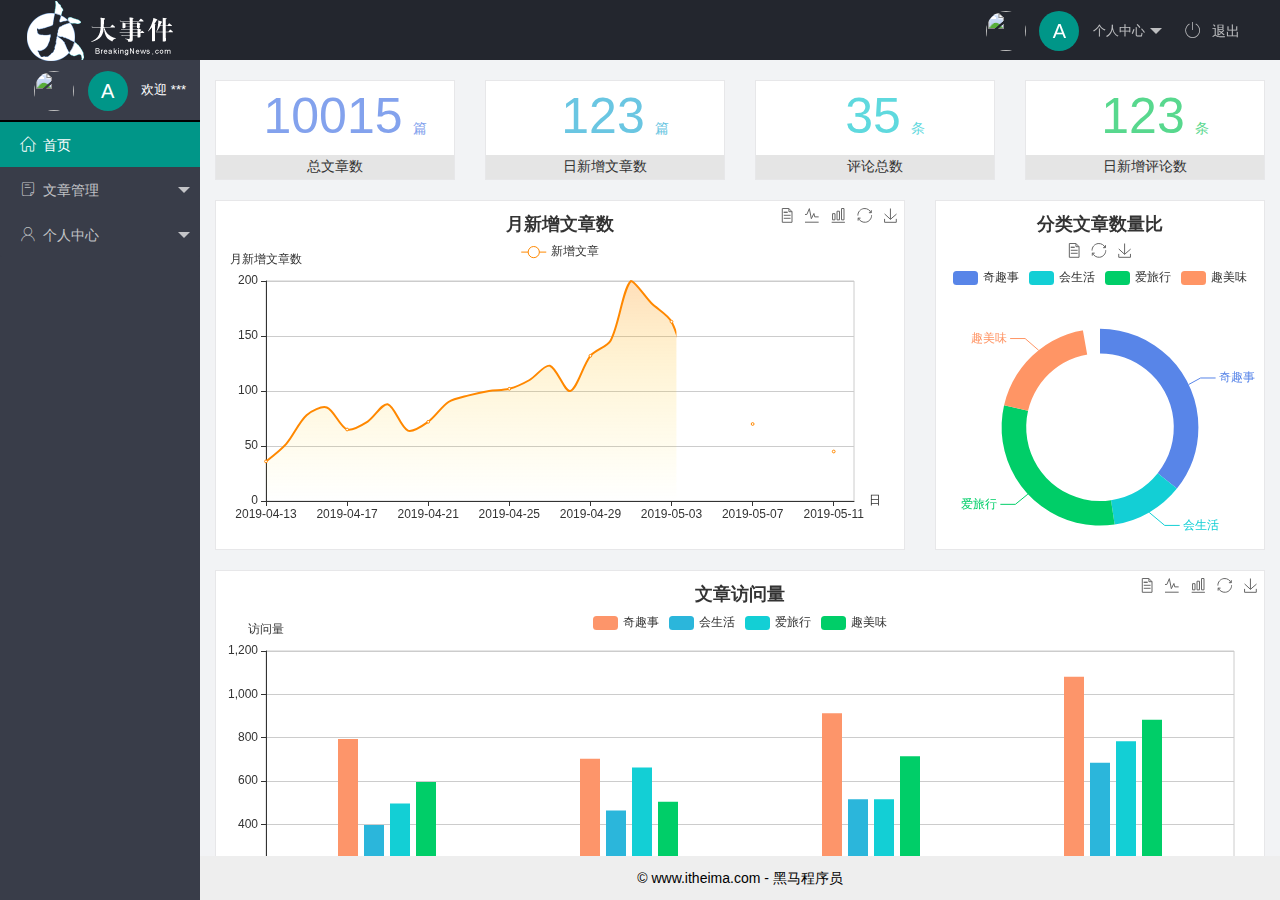
==== commit 562dc97d: "完成了个人中心页面开发" ====
--- a/index.html
+++ b/index.html
@@ -37,9 +37,15 @@
                     </a>
 
                     <dl class="layui-nav-child">
-                        <dd><a href="">基本资料</a></dd>
-                        <dd><a href="">更换头像</a></dd>
-                        <dd><a href="">重置密码</a></dd>
+                        <dd>
+                            <a href="/user/user_info.html" target="fm">基本资料</a>
+                        </dd>
+                        <dd>
+                            <a href="/user/user_avatar.html" target="fm">更换头像</a>
+                        </dd>
+                        <dd>
+                            <a href="/user/user_pwd.html" target="fm">重置密码</a>
+                        </dd>
                     </dl>
 
                 </li>
@@ -107,16 +113,19 @@
                         </a>
                         <dl class="layui-nav-child">
                             <dd>
-                                <a href="javascript:;">
-                                    <i class="layui-icon layui-icon-user"></i>基本资料</a>
+                                <a href="/user/user_info.html" target="fm">
+                                    <i class="layui-icon layui-icon-user"></i>基本资料
+                                </a>
                             </dd>
                             <dd>
-                                <a href="javascript:;">
-                                    <i class="layui-icon layui-icon-face-surprised"></i>更换头像</a>
+                                <a href="/user/user_avatar.html" target="fm">
+                                    <i class="layui-icon layui-icon-face-surprised"></i>更换头像
+                                </a>
                             </dd>
                             <dd>
-                                <a href="javascript:;">
-                                    <i class="layui-icon layui-icon-template-1"></i>重置密码</a>
+                                <a href="/user/user_pwd.html" target="fm">
+                                    <i class="layui-icon layui-icon-template-1"></i>重置密码
+                                </a>
                             </dd>
                             <!-- <dd><a href="">超链接</a></dd> -->
                         </dl>
